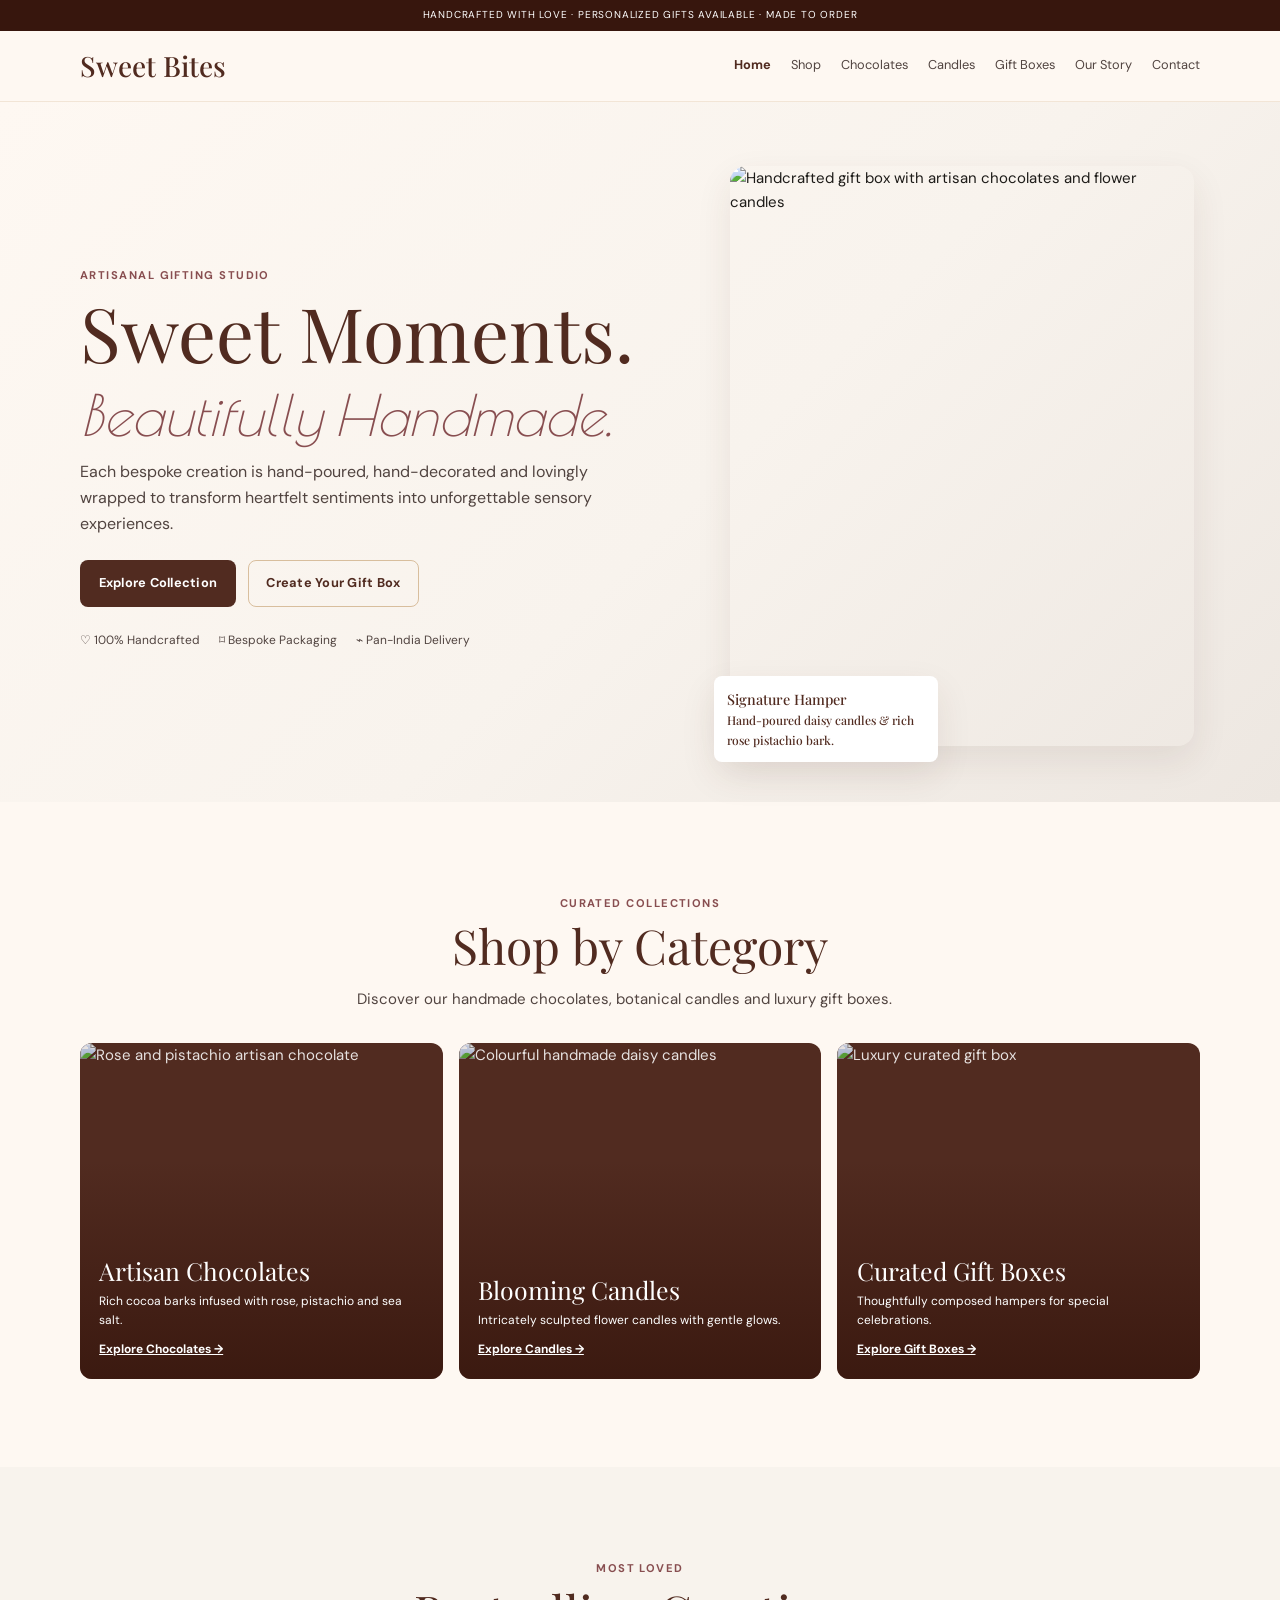
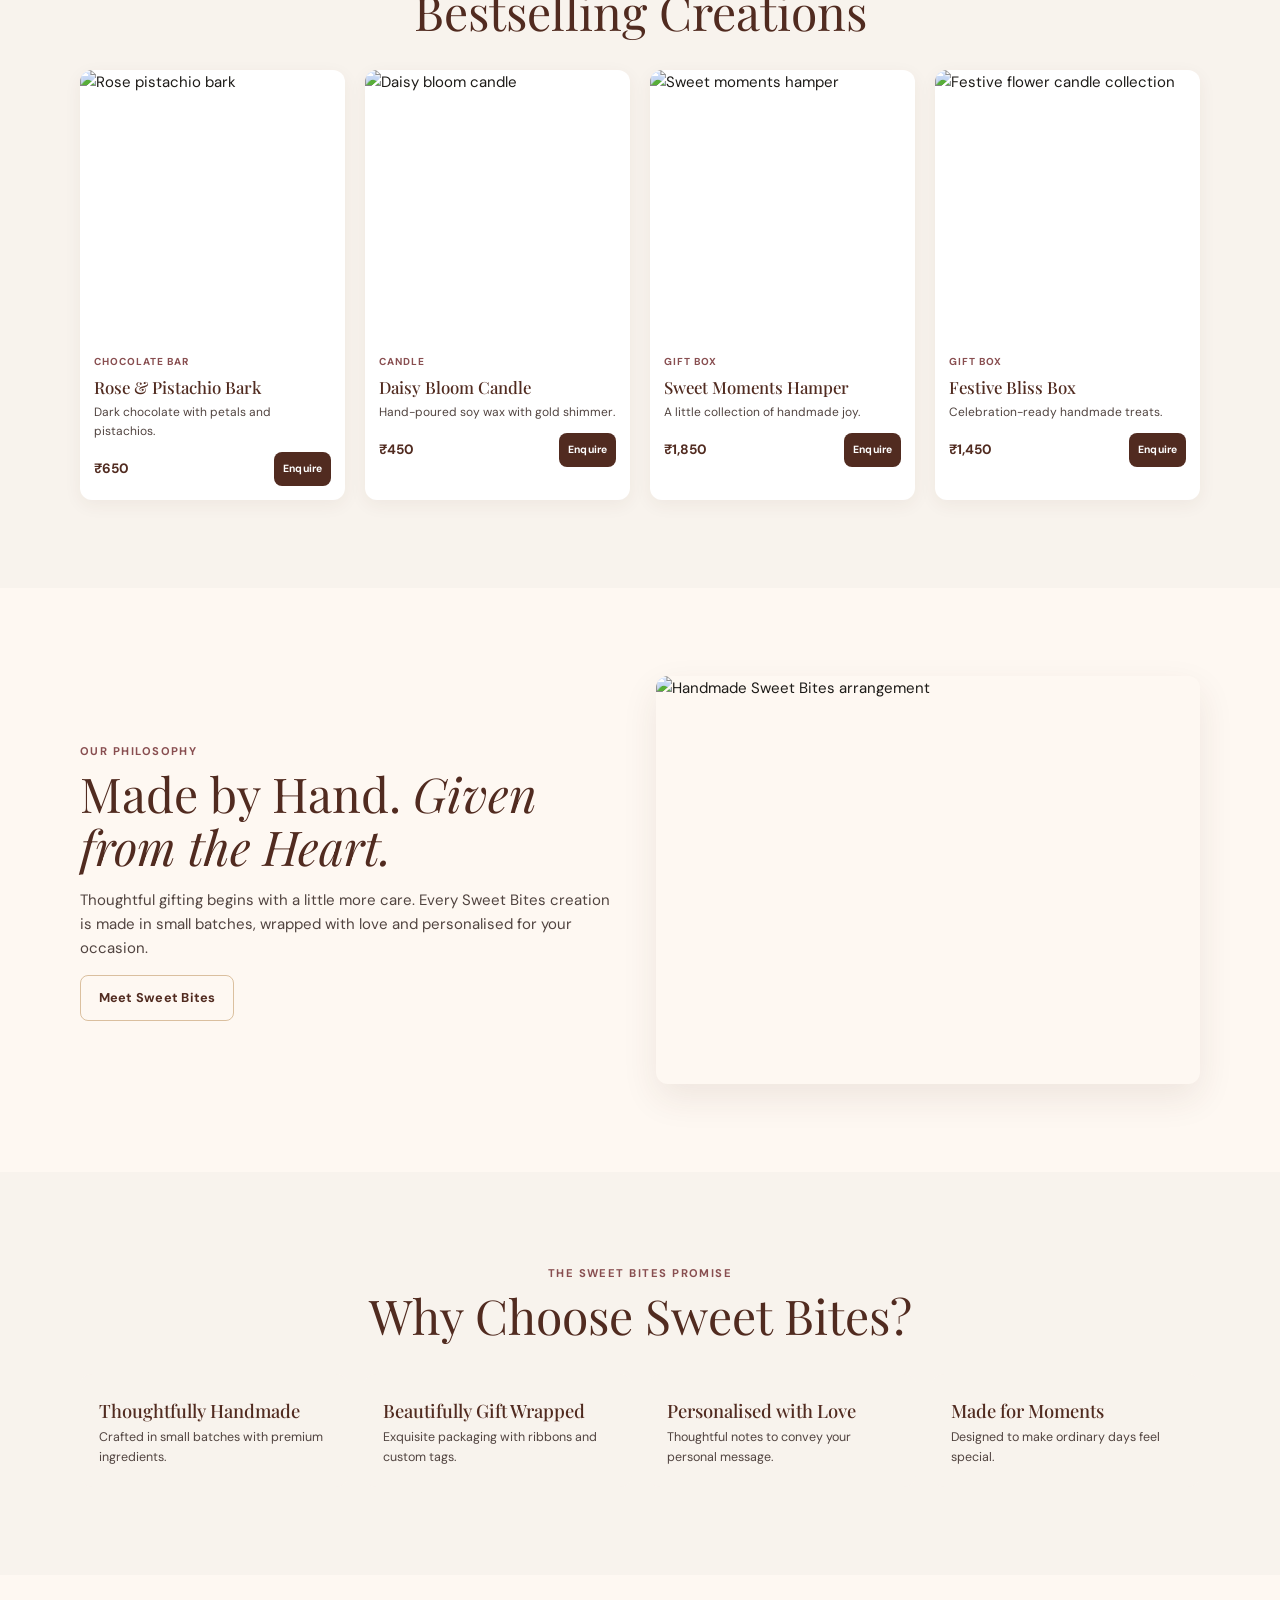
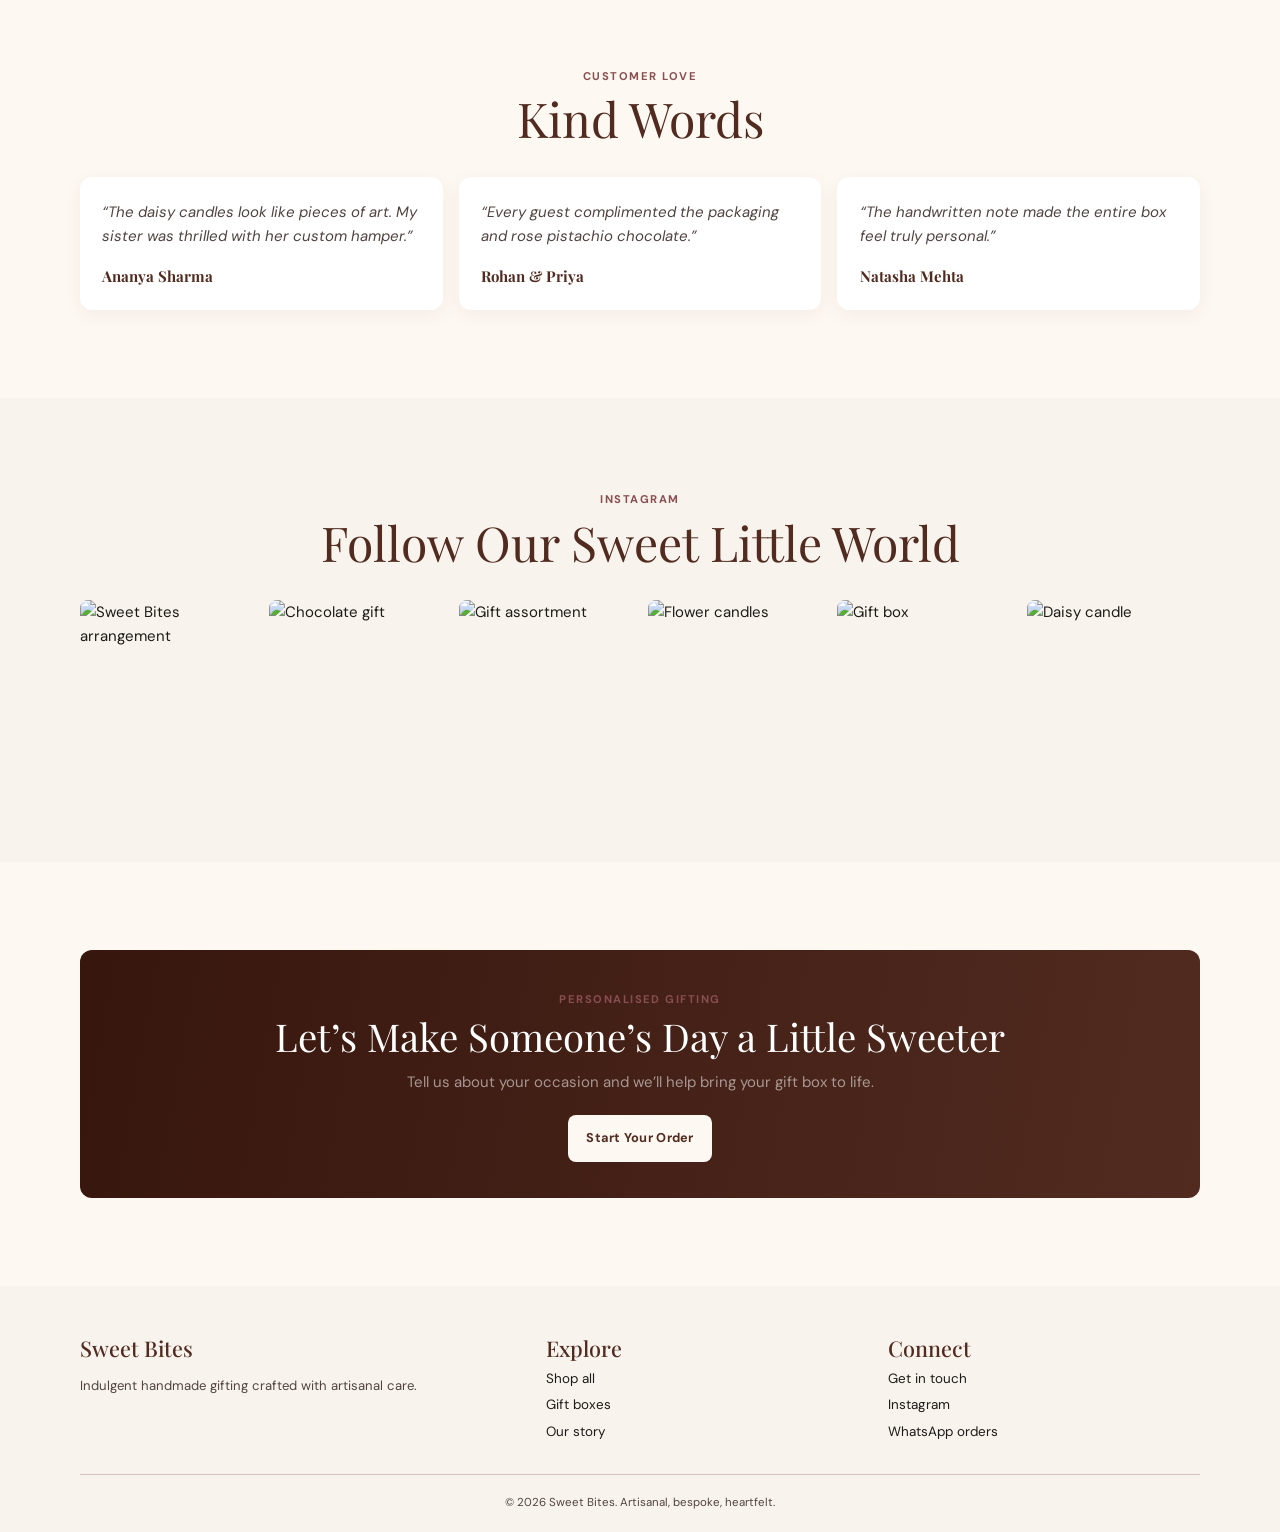
==== public/index.html @ 74eceb06 "Initial Sweet Bites static site" ====
<!doctype html><html lang="en"><head><meta charset="utf-8"><meta name="viewport" content="width=device-width,initial-scale=1"><meta name="description" content="Sweet Bites creates handmade chocolates, flower candles and bespoke gift boxes."><title>Sweet Bites | Handmade Gifting</title><link rel="stylesheet" href="css/global.css"><link rel="stylesheet" href="css/home.css"></head><body><a class="skip" href="#main">Skip to content</a><div class="topbar">Handcrafted with love · Personalized gifts available · Made to order</div><header class="site-header"><nav class="nav" aria-label="Main navigation"><a class="brand" href="index.html">Sweet Bites</a><div class="nav-links"><a aria-current="page" href="#home">Home</a><a href="#shop">Shop</a><a href="#chocolates">Chocolates</a><a href="#candles">Candles</a><a href="#gift-boxes">Gift Boxes</a><a href="#our-story">Our Story</a><a href="#contact">Contact</a></div><details class="nav-mobile"><summary>Menu</summary><div class="mobile-links"><a aria-current="page" href="#home">Home</a><a href="#shop">Shop</a><a href="#chocolates">Chocolates</a><a href="#candles">Candles</a><a href="#gift-boxes">Gift Boxes</a><a href="#our-story">Our Story</a><a href="#contact">Contact</a></div></details></nav></header><main id="main"><section class="hero" id="home"><div class="wrap hero-grid"><div><span class="eyebrow">Artisanal gifting studio</span><h1>Sweet Moments.<br><em>Beautifully Handmade.</em></h1><p class="hero-copy">Each bespoke creation is hand-poured, hand-decorated and lovingly wrapped to transform heartfelt sentiments into unforgettable sensory experiences.</p><div class="hero-actions"><a class="btn" href="shop.html">Explore Collection</a><a class="btn btn--light" href="gift-boxes.html">Create Your Gift Box</a></div><div class="trust"><span>♡ 100% Handcrafted</span><span>⌑ Bespoke Packaging</span><span>⌁ Pan-India Delivery</span></div></div><div class="hero-image"><img src="https://lh3.googleusercontent.com/aida-public/[base64]" alt="Handcrafted gift box with artisan chocolates and flower candles"><div class="image-note">Signature Hamper<br><small>Hand-poured daisy candles & rich rose pistachio bark.</small></div></div></div></section><section class="section" id="shop"><div class="wrap"><div class="section-head"><span class="eyebrow">Curated collections</span><h2 class="title">Shop by Category</h2><p class="intro">Discover our handmade chocolates, botanical candles and luxury gift boxes.</p></div><div class="category-grid"><article class="category" id="chocolates"><img src="https://lh3.googleusercontent.com/aida-public/[base64]" alt="Rose and pistachio artisan chocolate"><div><h3>Artisan Chocolates</h3><p>Rich cocoa barks infused with rose, pistachio and sea salt.</p><a href="chocolates.html">Explore Chocolates →</a></div></article><article class="category" id="candles"><img src="https://lh3.googleusercontent.com/aida-public/[base64]" alt="Colourful handmade daisy candles"><div><h3>Blooming Candles</h3><p>Intricately sculpted flower candles with gentle glows.</p><a href="candles.html">Explore Candles →</a></div></article><article class="category" id="gift-boxes"><img src="https://lh3.googleusercontent.com/aida-public/[base64]" alt="Luxury curated gift box"><div><h3>Curated Gift Boxes</h3><p>Thoughtfully composed hampers for special celebrations.</p><a href="gift-boxes.html">Explore Gift Boxes →</a></div></article></div></div></section><section class="section section--soft"><div class="wrap"><div class="section-head"><span class="eyebrow">Most loved</span><h2 class="title">Bestselling Creations</h2></div><div class="product-grid"><article class="product card"><img src="https://lh3.googleusercontent.com/aida-public/[base64]" alt="Rose pistachio bark"><div class="product-body"><span class="tag">Chocolate bar</span><h3>Rose & Pistachio Bark</h3><p>Dark chocolate with petals and pistachios.</p><div class="card-action"><span class="price">₹650</span><a class="btn" href="contact.html">Enquire</a></div></div></article><article class="product card"><img src="https://lh3.googleusercontent.com/aida-public/[base64]" alt="Daisy bloom candle"><div class="product-body"><span class="tag">Candle</span><h3>Daisy Bloom Candle</h3><p>Hand-poured soy wax with gold shimmer.</p><div class="card-action"><span class="price">₹450</span><a class="btn" href="contact.html">Enquire</a></div></div></article><article class="product card"><img src="https://lh3.googleusercontent.com/aida-public/[base64]" alt="Sweet moments hamper"><div class="product-body"><span class="tag">Gift box</span><h3>Sweet Moments Hamper</h3><p>A little collection of handmade joy.</p><div class="card-action"><span class="price">₹1,850</span><a class="btn" href="contact.html">Enquire</a></div></div></article><article class="product card"><img src="https://lh3.googleusercontent.com/aida-public/[base64]" alt="Festive flower candle collection"><div class="product-body"><span class="tag">Gift box</span><h3>Festive Bliss Box</h3><p>Celebration-ready handmade treats.</p><div class="card-action"><span class="price">₹1,450</span><a class="btn" href="contact.html">Enquire</a></div></div></article></div></div></section><section class="section" id="our-story"><div class="wrap split"><div><span class="eyebrow">Our philosophy</span><h2 class="title">Made by Hand. <em>Given from the Heart.</em></h2><p class="intro">Thoughtful gifting begins with a little more care. Every Sweet Bites creation is made in small batches, wrapped with love and personalised for your occasion.</p><a class="btn btn--light" href="our-story.html">Meet Sweet Bites</a></div><img class="split-img" src="https://lh3.googleusercontent.com/aida-public/[base64]" alt="Handmade Sweet Bites arrangement"></div></section><section class="section section--soft"><div class="wrap"><div class="section-head"><span class="eyebrow">The Sweet Bites promise</span><h2 class="title">Why Choose Sweet Bites?</h2></div><div class="features"><div class="feature"><h3>Thoughtfully Handmade</h3><p>Crafted in small batches with premium ingredients.</p></div><div class="feature"><h3>Beautifully Gift Wrapped</h3><p>Exquisite packaging with ribbons and custom tags.</p></div><div class="feature"><h3>Personalised with Love</h3><p>Thoughtful notes to convey your personal message.</p></div><div class="feature"><h3>Made for Moments</h3><p>Designed to make ordinary days feel special.</p></div></div></div></section><section class="section"><div class="wrap"><div class="section-head"><span class="eyebrow">Customer love</span><h2 class="title">Kind Words</h2></div><div class="testimonial-grid"><div class="quote card"><p>“The daisy candles look like pieces of art. My sister was thrilled with her custom hamper.”</p><strong>Ananya Sharma</strong></div><div class="quote card"><p>“Every guest complimented the packaging and rose pistachio chocolate.”</p><strong>Rohan & Priya</strong></div><div class="quote card"><p>“The handwritten note made the entire box feel truly personal.”</p><strong>Natasha Mehta</strong></div></div></div></section><section class="section section--soft"><div class="wrap"><div class="section-head"><span class="eyebrow">Instagram</span><h2 class="title">Follow Our Sweet Little World</h2></div><div class="insta-grid"><img src="https://lh3.googleusercontent.com/aida-public/[base64]" alt="Sweet Bites arrangement"><img src="https://lh3.googleusercontent.com/aida-public/[base64]" alt="Chocolate gift"><img src="https://lh3.googleusercontent.com/aida-public/[base64]" alt="Gift assortment"><img src="https://lh3.googleusercontent.com/aida-public/[base64]" alt="Flower candles"><img src="https://lh3.googleusercontent.com/aida-public/[base64]" alt="Gift box"><img src="https://lh3.googleusercontent.com/aida-public/[base64]" alt="Daisy candle"></div></div></section><section class="section" id="contact"><div class="wrap"><div class="cta"><span class="eyebrow">Personalised gifting</span><h2 class="title">Let’s Make Someone’s Day a Little Sweeter</h2><p>Tell us about your occasion and we’ll help bring your gift box to life.</p><a class="btn" href="contact.html">Start Your Order</a></div></div></section></main><footer class="site-footer"><div class="wrap footer-grid"><div><h2 class="footer-title">Sweet Bites</h2><p class="footer-copy">Indulgent handmade gifting crafted with artisanal care.</p></div><div><h3 class="footer-title">Explore</h3><div class="footer-links"><a href="shop.html">Shop all</a><a href="gift-boxes.html">Gift boxes</a><a href="our-story.html">Our story</a></div></div><div><h3 class="footer-title">Connect</h3><div class="footer-links"><a href="contact.html">Get in touch</a><a href="contact.html">Instagram</a><a href="contact.html">WhatsApp orders</a></div></div></div><p class="wrap copyright">© 2026 Sweet Bites. Artisanal, bespoke, heartfelt.</p></footer><script src="js/navigation.js"></script></body></html>
---- public/css/global.css ----
@import url('https://fonts.googleapis.com/css2?family=DM+Sans:wght@400;500;600;700&family=Playfair+Display:ital,wght@0,400;0,500;0,600;1,400&family=Poiret+One&display=swap');
:root{--ivory:#fef8f2;--cream:#f8f3ed;--beige:#ede7e1;--blush:#f4d9d4;--cocoa:#512b20;--ink:#1d1b18;--muted:#514440;--rose:#884e50;--gold:#bd925b;--line:#d6c2bd;--shadow:0 14px 36px rgba(81,43,32,.09);--r:12px;--wrap:min(1120px,calc(100% - 2.5rem))}*{box-sizing:border-box}html{scroll-behavior:smooth}body{margin:0;background:var(--ivory);color:var(--ink);font:400 15px/1.6 'DM Sans',sans-serif;overflow-x:hidden}img{display:block;width:100%;max-width:100%;height:auto}a{color:inherit;text-decoration:none}button,input,textarea{font:inherit}button{cursor:pointer}.skip{position:absolute;left:-999px}.skip:focus{left:1rem;top:1rem;z-index:99;background:white;padding:.75rem}.wrap{width:var(--wrap);margin:auto}.eyebrow{color:var(--rose);font-size:.7rem;font-weight:700;letter-spacing:.13em;text-transform:uppercase}.title{font:400 clamp(2rem,5vw,3rem)/1.1 'Playfair Display',serif;color:var(--cocoa);margin:.35rem 0 .8rem}.intro{color:var(--muted);max-width:40rem}.section{padding:4.5rem 0}.section--soft{background:var(--cream)}.section-head{text-align:center;max-width:42rem;margin:0 auto 2rem}.btn{display:inline-flex;align-items:center;justify-content:center;min-height:2.9rem;padding:.65rem 1.1rem;border-radius:8px;border:1px solid transparent;background:var(--cocoa);color:white;font-size:.8rem;font-weight:700;letter-spacing:.02em;transition:.2s}.btn:hover{background:var(--rose);transform:translateY(-1px)}.btn--light{background:transparent;color:var(--cocoa);border-color:color-mix(in srgb,var(--gold) 55%,transparent)}.btn--light:hover{background:var(--blush);color:var(--cocoa)}.topbar{background:#37160d;color:#fff;text-align:center;text-transform:uppercase;font-size:.63rem;letter-spacing:.08em;padding:.45rem}.site-header{position:sticky;top:0;z-index:10;background:rgb(254 248 242/.94);backdrop-filter:blur(12px);border-bottom:1px solid rgb(189 146 91/.18)}.nav{width:var(--wrap);min-height:4.4rem;margin:auto;display:flex;align-items:center;justify-content:space-between;gap:1rem}.brand{font:500 clamp(1.35rem,4vw,1.75rem)/1 'Playfair Display',serif;color:var(--cocoa);white-space:nowrap}.nav-links{display:none;align-items:center;gap:1.25rem;font-size:.8rem;color:var(--muted)}.nav-links a[aria-current=page],.nav-links a:hover{color:var(--cocoa);font-weight:700}.nav-mobile{position:relative}.nav-mobile summary{list-style:none;width:2.75rem;height:2.75rem;display:grid;place-items:center;border:1px solid var(--line);border-radius:50%;font-size:0}.nav-mobile summary:after{content:'☰';font-size:1.25rem;color:var(--cocoa)}.nav-mobile[open] summary:after{content:'×';font-size:1.7rem}.nav-mobile summary::-webkit-details-marker{display:none}.mobile-links{position:absolute;right:0;top:3.25rem;width:min(18rem,calc(100vw - 2.5rem));padding:1rem;background:white;border:1px solid var(--line);border-radius:var(--r);box-shadow:var(--shadow);display:grid;gap:.3rem}.mobile-links a{padding:.55rem .7rem;border-radius:6px}.mobile-links a:hover,.mobile-links a[aria-current=page]{background:var(--blush);color:var(--cocoa)}.site-footer{background:var(--cream);padding:3rem 0 1.2rem}.footer-grid{display:grid;gap:1.8rem}.footer-title{font:500 1.35rem 'Playfair Display',serif;color:var(--cocoa);margin:0 0 .4rem}.footer-copy{color:var(--muted);font-size:.82rem}.footer-links{display:grid;gap:.3rem;font-size:.84rem}.copyright{margin-top:2rem;padding-top:1.2rem;border-top:1px solid var(--line);color:var(--muted);font-size:.72rem;text-align:center}.page-hero{padding:4.5rem 0 3.5rem;background:linear-gradient(135deg,var(--ivory),var(--beige));text-align:center}.page-hero .intro{margin:auto}.card{background:white;border-radius:var(--r);box-shadow:0 5px 18px rgba(81,43,32,.06)}.product-grid{display:grid;grid-template-columns:repeat(2,minmax(0,1fr));gap:1rem}.product{overflow:hidden}.product img{aspect-ratio:1;object-fit:cover}.product-body{padding:.85rem}.tag{color:var(--rose);font-size:.63rem;text-transform:uppercase;font-weight:700;letter-spacing:.1em}.product h3{font:500 1.05rem/1.25 'Playfair Display',serif;color:var(--cocoa);margin:.3rem 0}.product p{font-size:.75rem;color:var(--muted);margin:.3rem 0 .7rem}.price{color:var(--cocoa);font-weight:700;font-size:.85rem}.card-action{display:flex;justify-content:space-between;align-items:center;gap:.5rem}.card-action .btn{min-height:2.1rem;padding:.35rem .5rem;font-size:.65rem}.quote{padding:1.4rem}.quote p{margin:0;color:var(--muted);font-style:italic}.quote strong{display:block;color:var(--cocoa);font-family:'Playfair Display',serif;margin-top:1rem}.cta{padding:2.25rem 1.2rem;background:linear-gradient(100deg,#37160d,var(--cocoa));border-radius:var(--r);color:#fff;text-align:center}.cta .title{color:#fff;font-size:clamp(1.7rem,4vw,2.4rem)}.cta p{max-width:35rem;margin:.5rem auto 1.3rem;color:#fff8}.cta .btn{background:var(--ivory);color:var(--cocoa)}.cta .btn:hover{background:var(--blush)}.contact-form{display:grid;gap:1rem}.field{display:grid;gap:.35rem;font-size:.82rem;font-weight:600;color:var(--cocoa)}.field input,.field textarea{width:100%;border:1px solid var(--line);border-radius:8px;background:white;padding:.7rem;resize:vertical}.field input:focus,.field textarea:focus{outline:2px solid rgb(136 78 80/.25);border-color:var(--rose)}
@media(min-width:600px){:root{--wrap:min(1120px,calc(100% - 4rem))}.footer-grid{grid-template-columns:1.4fr 1fr 1fr}.product-grid{grid-template-columns:repeat(3,minmax(0,1fr));gap:1.25rem}.section{padding:5.5rem 0}}
@media(min-width:900px){:root{--wrap:min(1120px,calc(100% - 8rem))}.nav-links{display:flex}.nav-mobile{display:none}.product-grid{grid-template-columns:repeat(4,minmax(0,1fr))}}
section[id],article[id]{scroll-margin-top:5.5rem}
---- public/css/home.css ----
.hero{padding:4rem 0 3.5rem;background:linear-gradient(135deg,var(--ivory),var(--cream) 55%,var(--beige))}.hero-grid{display:grid;gap:2rem;align-items:center}.hero h1{font:400 clamp(2.75rem,8vw,4.7rem)/.98 'Playfair Display',serif;color:var(--cocoa);margin:.6rem 0 1rem}.hero h1 em{font-family:'Poiret One',cursive;color:var(--rose);font-size:.75em}.hero-copy{font-size:1rem;max-width:35rem;color:var(--muted)}.hero-actions{display:flex;flex-wrap:wrap;gap:.75rem;margin:1.5rem 0}.trust{display:flex;flex-wrap:wrap;gap:.7rem 1.2rem;color:var(--muted);font-size:.75rem}.hero-image{position:relative;margin:auto;max-width:29rem}.hero-image>img{aspect-ratio:4/5;object-fit:cover;border-radius:16px;box-shadow:var(--shadow)}.image-note{display:none;position:absolute;left:-1rem;bottom:-1rem;max-width:14rem;padding:.8rem;background:white;border-radius:8px;box-shadow:var(--shadow);font:500 .9rem 'Playfair Display',serif;color:var(--cocoa)}.category-grid{display:grid;gap:1rem}.category{position:relative;min-height:21rem;overflow:hidden;border-radius:var(--r);display:flex;align-items:end;padding:1.2rem;color:white;background:var(--cocoa)}.category img{position:absolute;inset:0;width:100%;height:100%;object-fit:cover;opacity:.86;transition:.3s}.category:after{content:'';position:absolute;inset:0;background:linear-gradient(transparent 35%,rgb(55 22 13/.84))}.category>*{position:relative;z-index:1}.category h3{font:400 1.55rem 'Playfair Display',serif;margin:0}.category p{font-size:.75rem;margin:.35rem 0}.category a{text-decoration:underline;font-size:.75rem;font-weight:700}.split{display:grid;gap:2rem;align-items:center}.split-img{aspect-ratio:4/3;object-fit:cover;border-radius:var(--r);box-shadow:var(--shadow)}.features,.occasion-grid,.testimonial-grid,.insta-grid{display:grid;gap:1rem}.feature,.occasion{padding:1.2rem;background:var(--cream);border-radius:var(--r)}.feature h3,.occasion h3{font:500 1.15rem 'Playfair Display',serif;color:var(--cocoa);margin:.3rem 0}.feature p,.occasion p{font-size:.78rem;color:var(--muted);margin:0}.insta-grid{grid-template-columns:repeat(3,1fr)}.insta-grid img{aspect-ratio:1;object-fit:cover;border-radius:8px}@media(min-width:600px){.category-grid,.features,.occasion-grid,.testimonial-grid{grid-template-columns:repeat(2,1fr)}.insta-grid{grid-template-columns:repeat(6,1fr)}}@media(min-width:900px){.hero-grid{grid-template-columns:1.1fr .9fr;gap:4rem}.image-note{display:block}.category-grid{grid-template-columns:repeat(3,1fr)}.split{grid-template-columns:1fr 1fr}.features{grid-template-columns:repeat(4,1fr)}.occasion-grid{grid-template-columns:repeat(3,1fr)}.testimonial-grid{grid-template-columns:repeat(3,1fr)}}
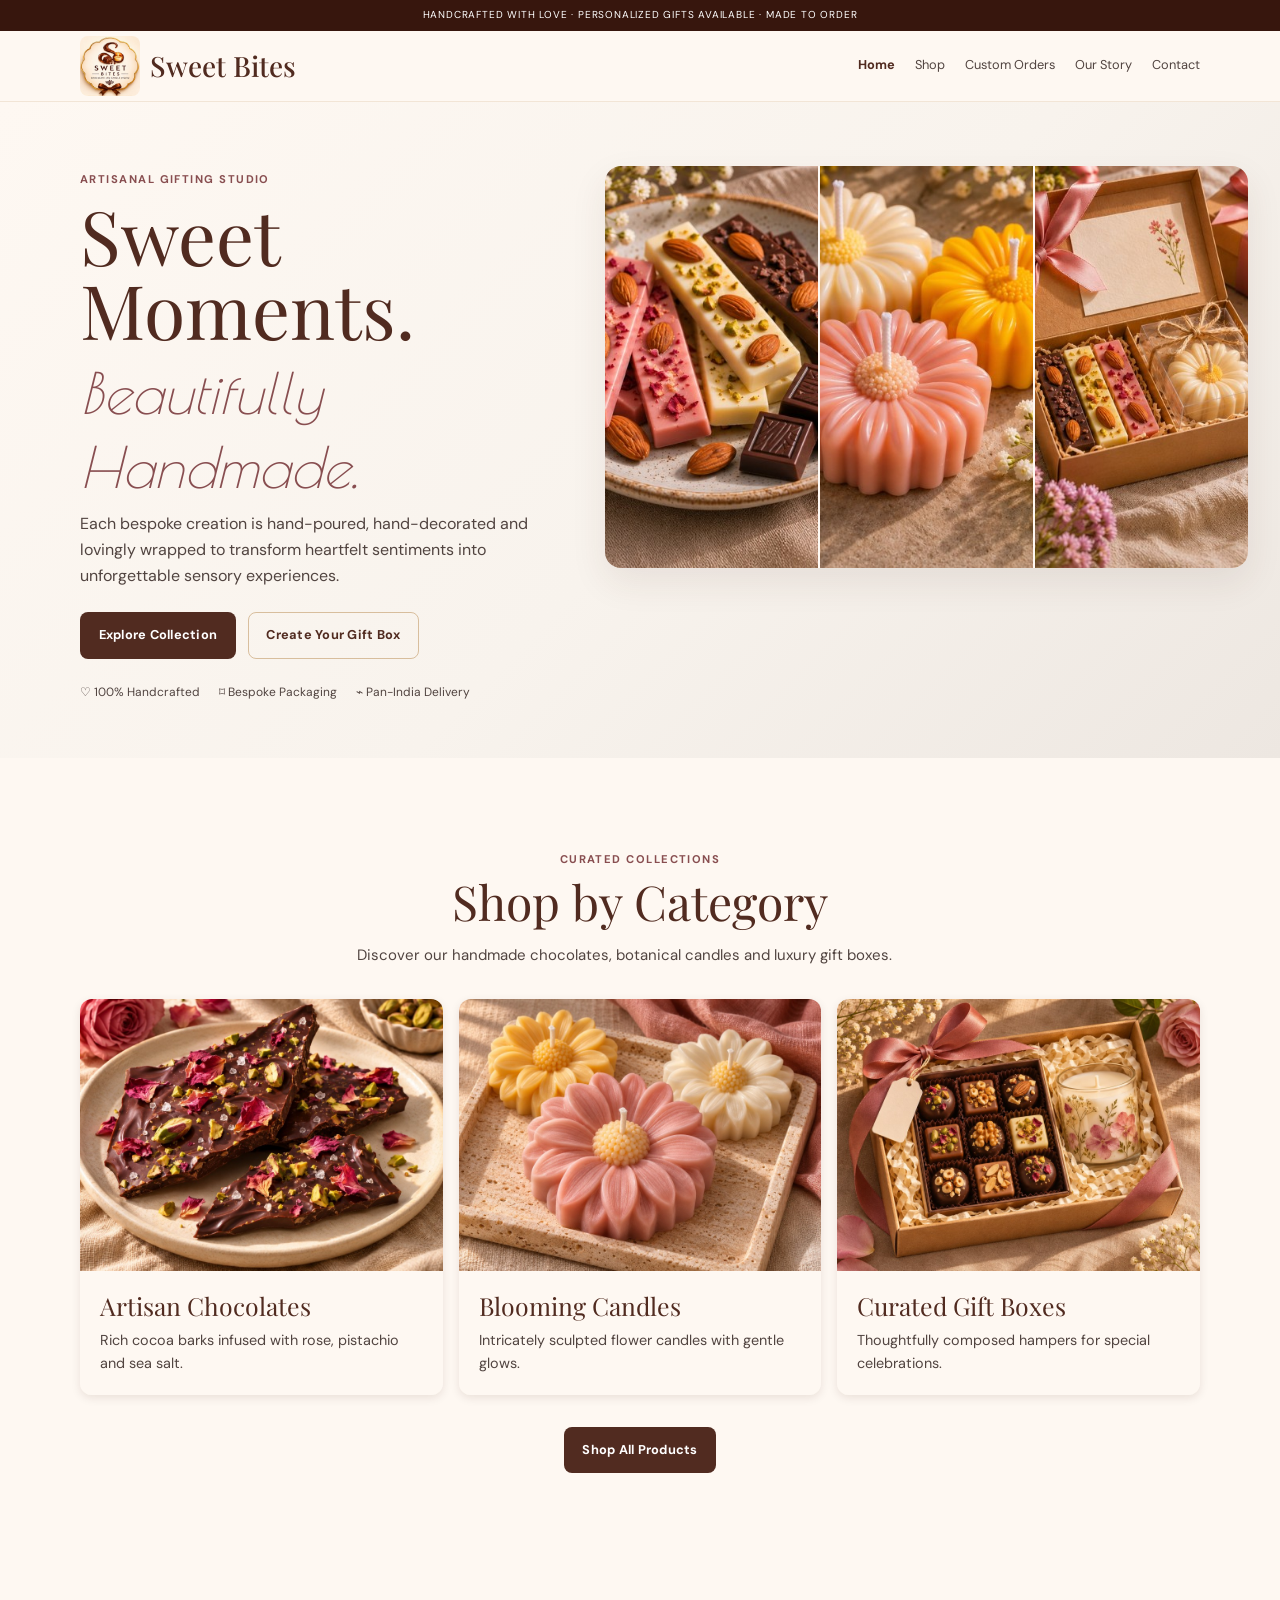
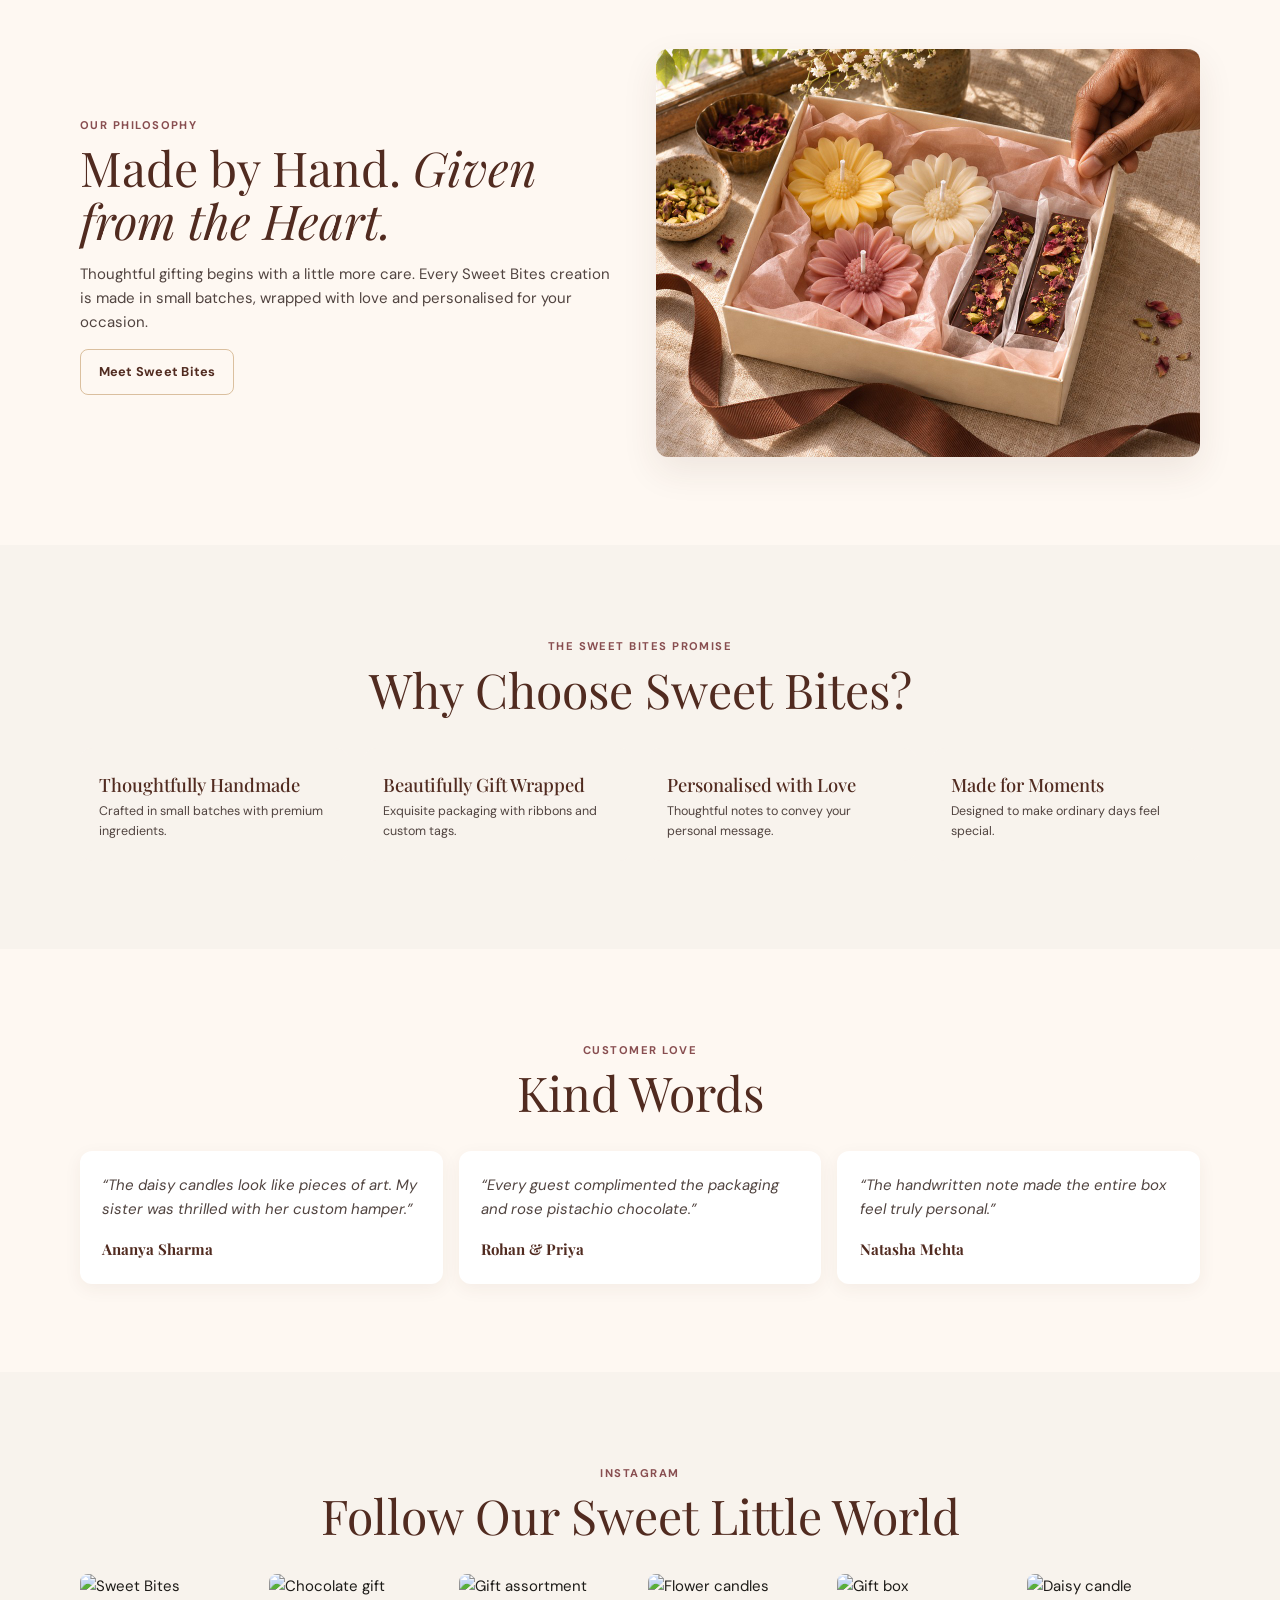
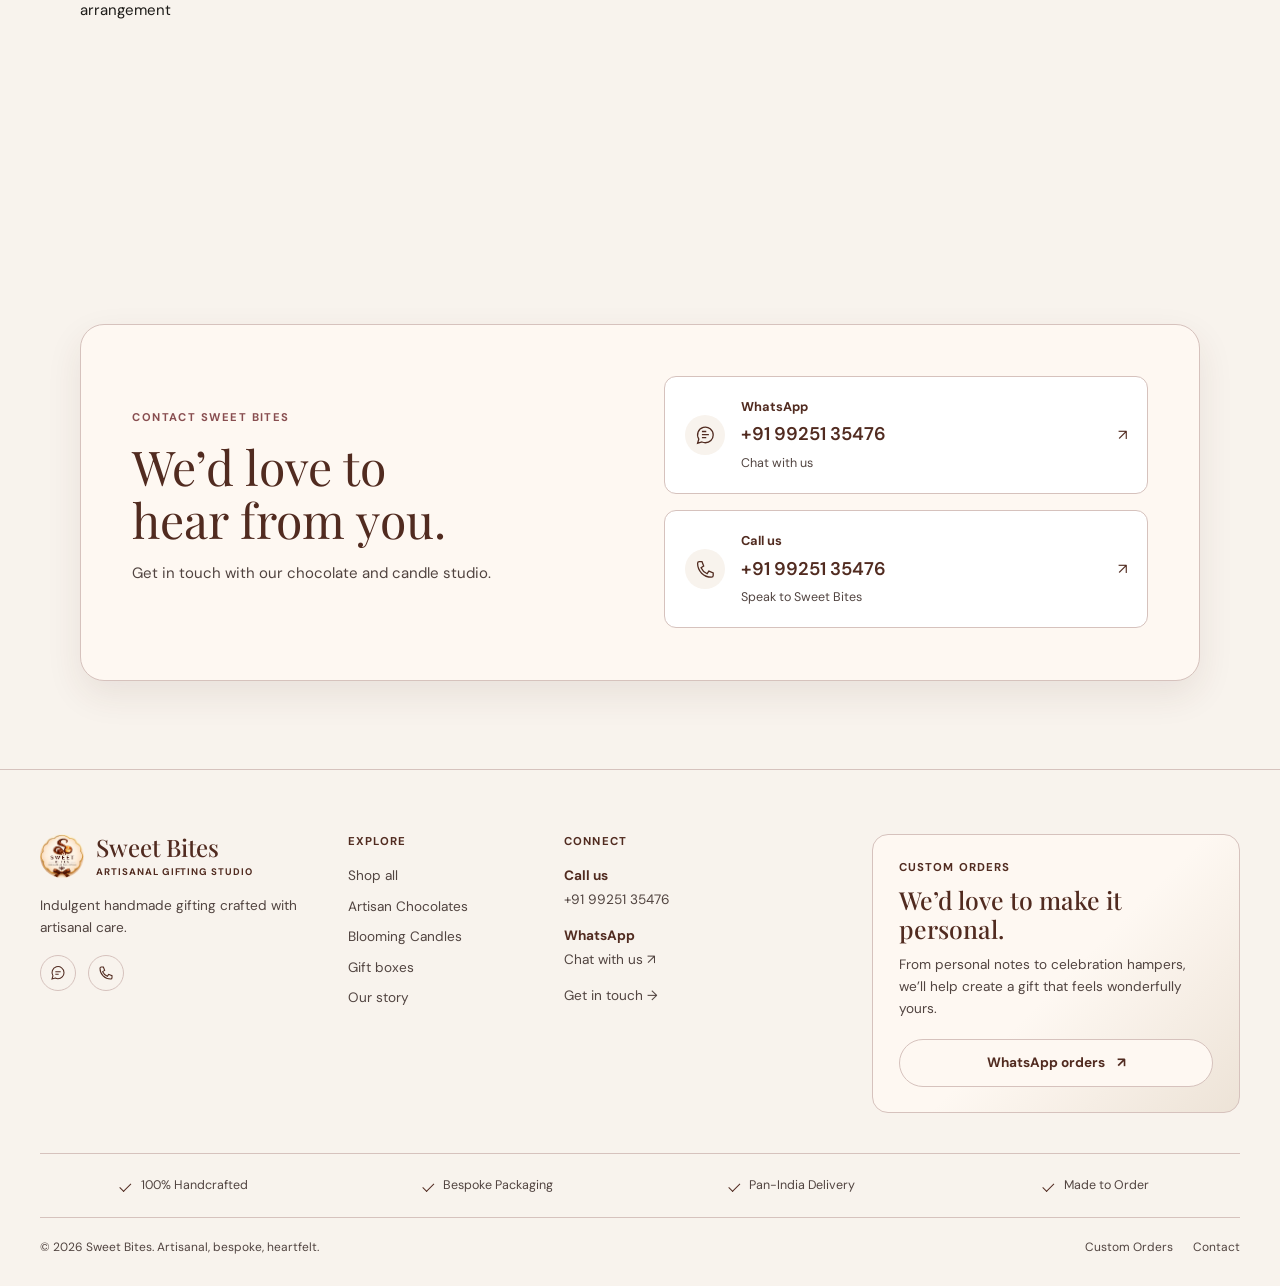
==== commit f64e0ba3: "Publish Sweet Bites catalogue, custom gifting and WhatsApp cart" ====
--- a/public/index.html
+++ b/public/index.html
@@ -1 +1,399 @@
-<!doctype html><html lang="en"><head><meta charset="utf-8"><meta name="viewport" content="width=device-width,initial-scale=1"><meta name="description" content="Sweet Bites creates handmade chocolates, flower candles and bespoke gift boxes."><title>Sweet Bites | Handmade Gifting</title><link rel="stylesheet" href="css/global.css"><link rel="stylesheet" href="css/home.css"></head><body><a class="skip" href="#main">Skip to content</a><div class="topbar">Handcrafted with love · Personalized gifts available · Made to order</div><header class="site-header"><nav class="nav" aria-label="Main navigation"><a class="brand" href="index.html">Sweet Bites</a><div class="nav-links"><a aria-current="page" href="#home">Home</a><a href="#shop">Shop</a><a href="#chocolates">Chocolates</a><a href="#candles">Candles</a><a href="#gift-boxes">Gift Boxes</a><a href="#our-story">Our Story</a><a href="#contact">Contact</a></div><details class="nav-mobile"><summary>Menu</summary><div class="mobile-links"><a aria-current="page" href="#home">Home</a><a href="#shop">Shop</a><a href="#chocolates">Chocolates</a><a href="#candles">Candles</a><a href="#gift-boxes">Gift Boxes</a><a href="#our-story">Our Story</a><a href="#contact">Contact</a></div></details></nav></header><main id="main"><section class="hero" id="home"><div class="wrap hero-grid"><div><span class="eyebrow">Artisanal gifting studio</span><h1>Sweet Moments.<br><em>Beautifully Handmade.</em></h1><p class="hero-copy">Each bespoke creation is hand-poured, hand-decorated and lovingly wrapped to transform heartfelt sentiments into unforgettable sensory experiences.</p><div class="hero-actions"><a class="btn" href="shop.html">Explore Collection</a><a class="btn btn--light" href="gift-boxes.html">Create Your Gift Box</a></div><div class="trust"><span>♡ 100% Handcrafted</span><span>⌑ Bespoke Packaging</span><span>⌁ Pan-India Delivery</span></div></div><div class="hero-image"><img src="https://lh3.googleusercontent.com/aida-public/[base64]" alt="Handcrafted gift box with artisan chocolates and flower candles"><div class="image-note">Signature Hamper<br><small>Hand-poured daisy candles & rich rose pistachio bark.</small></div></div></div></section><section class="section" id="shop"><div class="wrap"><div class="section-head"><span class="eyebrow">Curated collections</span><h2 class="title">Shop by Category</h2><p class="intro">Discover our handmade chocolates, botanical candles and luxury gift boxes.</p></div><div class="category-grid"><article class="category" id="chocolates"><img src="https://lh3.googleusercontent.com/aida-public/[base64]" alt="Rose and pistachio artisan chocolate"><div><h3>Artisan Chocolates</h3><p>Rich cocoa barks infused with rose, pistachio and sea salt.</p><a href="chocolates.html">Explore Chocolates →</a></div></article><article class="category" id="candles"><img src="https://lh3.googleusercontent.com/aida-public/[base64]" alt="Colourful handmade daisy candles"><div><h3>Blooming Candles</h3><p>Intricately sculpted flower candles with gentle glows.</p><a href="candles.html">Explore Candles →</a></div></article><article class="category" id="gift-boxes"><img src="https://lh3.googleusercontent.com/aida-public/[base64]" alt="Luxury curated gift box"><div><h3>Curated Gift Boxes</h3><p>Thoughtfully composed hampers for special celebrations.</p><a href="gift-boxes.html">Explore Gift Boxes →</a></div></article></div></div></section><section class="section section--soft"><div class="wrap"><div class="section-head"><span class="eyebrow">Most loved</span><h2 class="title">Bestselling Creations</h2></div><div class="product-grid"><article class="product card"><img src="https://lh3.googleusercontent.com/aida-public/[base64]" alt="Rose pistachio bark"><div class="product-body"><span class="tag">Chocolate bar</span><h3>Rose & Pistachio Bark</h3><p>Dark chocolate with petals and pistachios.</p><div class="card-action"><span class="price">₹650</span><a class="btn" href="contact.html">Enquire</a></div></div></article><article class="product card"><img src="https://lh3.googleusercontent.com/aida-public/[base64]" alt="Daisy bloom candle"><div class="product-body"><span class="tag">Candle</span><h3>Daisy Bloom Candle</h3><p>Hand-poured soy wax with gold shimmer.</p><div class="card-action"><span class="price">₹450</span><a class="btn" href="contact.html">Enquire</a></div></div></article><article class="product card"><img src="https://lh3.googleusercontent.com/aida-public/[base64]" alt="Sweet moments hamper"><div class="product-body"><span class="tag">Gift box</span><h3>Sweet Moments Hamper</h3><p>A little collection of handmade joy.</p><div class="card-action"><span class="price">₹1,850</span><a class="btn" href="contact.html">Enquire</a></div></div></article><article class="product card"><img src="https://lh3.googleusercontent.com/aida-public/[base64]" alt="Festive flower candle collection"><div class="product-body"><span class="tag">Gift box</span><h3>Festive Bliss Box</h3><p>Celebration-ready handmade treats.</p><div class="card-action"><span class="price">₹1,450</span><a class="btn" href="contact.html">Enquire</a></div></div></article></div></div></section><section class="section" id="our-story"><div class="wrap split"><div><span class="eyebrow">Our philosophy</span><h2 class="title">Made by Hand. <em>Given from the Heart.</em></h2><p class="intro">Thoughtful gifting begins with a little more care. Every Sweet Bites creation is made in small batches, wrapped with love and personalised for your occasion.</p><a class="btn btn--light" href="our-story.html">Meet Sweet Bites</a></div><img class="split-img" src="https://lh3.googleusercontent.com/aida-public/[base64]" alt="Handmade Sweet Bites arrangement"></div></section><section class="section section--soft"><div class="wrap"><div class="section-head"><span class="eyebrow">The Sweet Bites promise</span><h2 class="title">Why Choose Sweet Bites?</h2></div><div class="features"><div class="feature"><h3>Thoughtfully Handmade</h3><p>Crafted in small batches with premium ingredients.</p></div><div class="feature"><h3>Beautifully Gift Wrapped</h3><p>Exquisite packaging with ribbons and custom tags.</p></div><div class="feature"><h3>Personalised with Love</h3><p>Thoughtful notes to convey your personal message.</p></div><div class="feature"><h3>Made for Moments</h3><p>Designed to make ordinary days feel special.</p></div></div></div></section><section class="section"><div class="wrap"><div class="section-head"><span class="eyebrow">Customer love</span><h2 class="title">Kind Words</h2></div><div class="testimonial-grid"><div class="quote card"><p>“The daisy candles look like pieces of art. My sister was thrilled with her custom hamper.”</p><strong>Ananya Sharma</strong></div><div class="quote card"><p>“Every guest complimented the packaging and rose pistachio chocolate.”</p><strong>Rohan & Priya</strong></div><div class="quote card"><p>“The handwritten note made the entire box feel truly personal.”</p><strong>Natasha Mehta</strong></div></div></div></section><section class="section section--soft"><div class="wrap"><div class="section-head"><span class="eyebrow">Instagram</span><h2 class="title">Follow Our Sweet Little World</h2></div><div class="insta-grid"><img src="https://lh3.googleusercontent.com/aida-public/[base64]" alt="Sweet Bites arrangement"><img src="https://lh3.googleusercontent.com/aida-public/[base64]" alt="Chocolate gift"><img src="https://lh3.googleusercontent.com/aida-public/[base64]" alt="Gift assortment"><img src="https://lh3.googleusercontent.com/aida-public/[base64]" alt="Flower candles"><img src="https://lh3.googleusercontent.com/aida-public/[base64]" alt="Gift box"><img src="https://lh3.googleusercontent.com/aida-public/[base64]" alt="Daisy candle"></div></div></section><section class="section" id="contact"><div class="wrap"><div class="cta"><span class="eyebrow">Personalised gifting</span><h2 class="title">Let’s Make Someone’s Day a Little Sweeter</h2><p>Tell us about your occasion and we’ll help bring your gift box to life.</p><a class="btn" href="contact.html">Start Your Order</a></div></div></section></main><footer class="site-footer"><div class="wrap footer-grid"><div><h2 class="footer-title">Sweet Bites</h2><p class="footer-copy">Indulgent handmade gifting crafted with artisanal care.</p></div><div><h3 class="footer-title">Explore</h3><div class="footer-links"><a href="shop.html">Shop all</a><a href="gift-boxes.html">Gift boxes</a><a href="our-story.html">Our story</a></div></div><div><h3 class="footer-title">Connect</h3><div class="footer-links"><a href="contact.html">Get in touch</a><a href="contact.html">Instagram</a><a href="contact.html">WhatsApp orders</a></div></div></div><p class="wrap copyright">© 2026 Sweet Bites. Artisanal, bespoke, heartfelt.</p></footer><script src="js/navigation.js"></script></body></html>
+<!doctype html>
+<html lang="en">
+  <head>
+    <meta charset="utf-8" />
+    <meta name="viewport" content="width=device-width,initial-scale=1" />
+    <meta
+      name="description"
+      content="Sweet Bites creates handmade chocolates, flower candles and bespoke gift boxes."
+    />
+    <title>Sweet Bites | Handmade Gifting</title>
+    <link rel="stylesheet" href="css/global.css" />
+    <link rel="stylesheet" href="css/cart.css" />
+    <link rel="stylesheet" href="css/home.css" />
+    <link rel="stylesheet" href="css/contact.css" />
+  </head>
+  <body>
+    <a class="skip" href="#main">Skip to content</a>
+    <div class="topbar">
+      Handcrafted with love · Personalized gifts available · Made to order
+    </div>
+    <header class="site-header">
+      <nav class="nav" aria-label="Main navigation">
+        <a class="brand" href="index.html" aria-label="Sweet Bites home">
+          <img src="assets/images/sweet-bites-logo.jpg" width="60" height="60" alt="" />
+          Sweet Bites
+        </a>
+        <div class="nav-links">
+          <a aria-current="page" href="#home">Home</a><a href="#shop">Shop</a
+          ><a href="custom-orders.html">Custom Orders</a><a href="#our-story">Our Story</a
+          ><a href="#contact">Contact</a>
+        </div>
+        <details class="nav-mobile">
+          <summary>Menu</summary>
+          <div class="mobile-links">
+            <a aria-current="page" href="#home">Home</a><a href="#shop">Shop</a
+            ><a href="custom-orders.html">Custom Orders</a><a href="#our-story">Our Story</a><a href="#contact">Contact</a>
+          </div>
+        </details>
+      </nav>
+    </header>
+    <main id="main">
+      <section class="hero" id="home">
+        <div class="wrap hero-grid">
+          <div>
+            <span class="eyebrow">Artisanal gifting studio</span>
+            <h1>Sweet Moments.<br /><em>Beautifully Handmade.</em></h1>
+            <p class="hero-copy">
+              Each bespoke creation is hand-poured, hand-decorated and lovingly
+              wrapped to transform heartfelt sentiments into unforgettable
+              sensory experiences.
+            </p>
+            <div class="hero-actions">
+              <a class="btn" href="shop.html">Explore Collection</a
+              ><a class="btn btn--light" href="gift-boxes.html"
+                >Create Your Gift Box</a
+              >
+            </div>
+            <div class="trust">
+              <span>♡ 100% Handcrafted</span><span>⌑ Bespoke Packaging</span
+              ><span>⌁ Pan-India Delivery</span>
+            </div>
+          </div>
+          <div class="hero-image" role="img" aria-label="Handmade chocolates, flower candles, and a custom gift box">
+            <span><img src="assets/images/home-services.jpg" alt="" /></span>
+            <span><img src="assets/images/home-services.jpg" alt="" /></span>
+            <span><img src="assets/images/home-services.jpg" alt="" /></span>
+          </div>
+        </div>
+      </section>
+      <section class="section" id="shop">
+        <div class="wrap">
+          <div class="section-head">
+            <span class="eyebrow">Curated collections</span>
+            <h2 class="title">Shop by Category</h2>
+            <p class="intro">
+              Discover our handmade chocolates, botanical candles and luxury
+              gift boxes.
+            </p>
+          </div>
+          <div class="category-grid">
+            <a class="category" id="chocolates" href="chocolates.html" aria-labelledby="chocolates-title">
+              <img
+                src="assets/images/category-chocolates.jpg"
+                alt="Rose and pistachio artisan chocolate"
+              />
+              <div>
+                <h3 id="chocolates-title">Artisan Chocolates</h3>
+                <p>
+                  Rich cocoa barks infused with rose, pistachio and sea salt.
+                </p>
+              </div>
+            </a>
+            <a class="category" id="candles" href="candles.html" aria-labelledby="candles-title">
+              <img
+                src="assets/images/category-candles.jpg"
+                alt="Colourful handmade daisy candles"
+              />
+              <div>
+                <h3 id="candles-title">Blooming Candles</h3>
+                <p>Intricately sculpted flower candles with gentle glows.</p>
+              </div>
+            </a>
+            <a class="category" id="gift-boxes" href="gift-boxes.html" aria-labelledby="gift-boxes-title">
+              <img
+                src="assets/images/category-gift-boxes.jpg"
+                alt="Luxury curated gift box"
+              />
+              <div>
+                <h3 id="gift-boxes-title">Curated Gift Boxes</h3>
+                <p>Thoughtfully composed hampers for special celebrations.</p>
+              </div>
+            </a>
+          </div>
+          <div class="category-shop-action">
+            <a class="btn" id="open-catalogue" href="shop.html" aria-haspopup="dialog" aria-controls="catalogue">Shop All Products</a>
+          </div>
+          <dialog class="catalogue-dialog" id="catalogue" aria-labelledby="catalogue-title">
+            <header class="catalogue-header">
+              <h2 id="catalogue-title">Shop All Products</h2>
+              <form method="dialog"><button class="catalogue-close" aria-label="Close product catalogue">×</button></form>
+            </header>
+            <div class="catalogue-tabs" role="tablist" aria-label="Product categories">
+              <button type="button" role="tab" id="tab-chocolates" aria-controls="panel-chocolates" aria-selected="true" tabindex="0">Chocolates</button>
+              <button type="button" role="tab" id="tab-candles" aria-controls="panel-candles" aria-selected="false" tabindex="-1">Candles</button>
+              <button type="button" role="tab" id="tab-boxes" aria-controls="panel-boxes" aria-selected="false" tabindex="-1">Curated Boxes</button>
+            </div>
+            <div class="catalogue-content">
+              <section class="catalogue-panel" role="tabpanel" id="panel-chocolates" aria-labelledby="tab-chocolates" tabindex="0">
+                <div class="product-menu" data-product-menu="chocolates"></div>
+              </section>
+              <section class="catalogue-panel" role="tabpanel" id="panel-candles" aria-labelledby="tab-candles" tabindex="0" hidden>
+                <div class="product-menu" data-product-menu="candles"></div>
+              </section>
+              <section class="catalogue-panel" role="tabpanel" id="panel-boxes" aria-labelledby="tab-boxes" tabindex="0" hidden>
+                <div class="product-menu" data-product-menu="hampers"></div>
+                <a class="catalogue-custom" href="custom-orders.html">Plan a custom order →</a>
+              </section>
+            </div>
+          </dialog>
+        </div>
+      </section>
+      <section class="section section--soft" hidden>
+        <div class="wrap">
+          <div class="section-head">
+            <span class="eyebrow">Most loved</span>
+            <h2 class="title">Bestselling Creations</h2>
+          </div>
+          <div class="product-grid">
+            <article class="product card">
+              <img
+                src="https://lh3.googleusercontent.com/aida-public/[base64]"
+                alt="Rose pistachio bark"
+              />
+              <div class="product-body">
+                <span class="tag">Chocolate bar</span>
+                <h3>Rose & Pistachio Bark</h3>
+                <p>Dark chocolate with petals and pistachios.</p>
+                <div class="card-action">
+                  <span class="price">₹650</span
+                  ><a class="btn" href="#contact">Enquire</a>
+                </div>
+              </div>
+            </article>
+            <article class="product card">
+              <img
+                src="https://lh3.googleusercontent.com/aida-public/[base64]"
+                alt="Daisy bloom candle"
+              />
+              <div class="product-body">
+                <span class="tag">Candle</span>
+                <h3>Daisy Bloom Candle</h3>
+                <p>Hand-poured soy wax with gold shimmer.</p>
+                <div class="card-action">
+                  <span class="price">₹450</span
+                  ><a class="btn" href="#contact">Enquire</a>
+                </div>
+              </div>
+            </article>
+            <article class="product card">
+              <img
+                src="https://lh3.googleusercontent.com/aida-public/[base64]"
+                alt="Sweet moments hamper"
+              />
+              <div class="product-body">
+                <span class="tag">Gift box</span>
+                <h3>Sweet Moments Hamper</h3>
+                <p>A little collection of handmade joy.</p>
+                <div class="card-action">
+                  <span class="price">₹1,850</span
+                  ><a class="btn" href="#contact">Enquire</a>
+                </div>
+              </div>
+            </article>
+            <article class="product card">
+              <img
+                src="https://lh3.googleusercontent.com/aida-public/[base64]"
+                alt="Festive flower candle collection"
+              />
+              <div class="product-body">
+                <span class="tag">Gift box</span>
+                <h3>Festive Bliss Box</h3>
+                <p>Celebration-ready handmade treats.</p>
+                <div class="card-action">
+                  <span class="price">₹1,450</span
+                  ><a class="btn" href="#contact">Enquire</a>
+                </div>
+              </div>
+            </article>
+          </div>
+        </div>
+      </section>
+      <section class="section" id="our-story">
+        <div class="wrap split">
+          <div>
+            <span class="eyebrow">Our philosophy</span>
+            <h2 class="title">Made by Hand. <em>Given from the Heart.</em></h2>
+            <p class="intro">
+              Thoughtful gifting begins with a little more care. Every Sweet
+              Bites creation is made in small batches, wrapped with love and
+              personalised for your occasion.
+            </p>
+            <a class="btn btn--light" href="our-story.html">Meet Sweet Bites</a>
+          </div>
+          <img
+            class="split-img"
+            src="assets/images/hand-packed-gift-box.jpg"
+            width="1088" height="816" loading="lazy"
+            alt="A hand tucks tissue around daisy candles and chocolate bars in a gift box."
+          />
+        </div>
+      </section>
+      <section class="section section--soft">
+        <div class="wrap">
+          <div class="section-head">
+            <span class="eyebrow">The Sweet Bites promise</span>
+            <h2 class="title">Why Choose Sweet Bites?</h2>
+          </div>
+          <div class="features">
+            <div class="feature">
+              <h3>Thoughtfully Handmade</h3>
+              <p>Crafted in small batches with premium ingredients.</p>
+            </div>
+            <div class="feature">
+              <h3>Beautifully Gift Wrapped</h3>
+              <p>Exquisite packaging with ribbons and custom tags.</p>
+            </div>
+            <div class="feature">
+              <h3>Personalised with Love</h3>
+              <p>Thoughtful notes to convey your personal message.</p>
+            </div>
+            <div class="feature">
+              <h3>Made for Moments</h3>
+              <p>Designed to make ordinary days feel special.</p>
+            </div>
+          </div>
+        </div>
+      </section>
+      <section class="section">
+        <div class="wrap">
+          <div class="section-head">
+            <span class="eyebrow">Customer love</span>
+            <h2 class="title">Kind Words</h2>
+          </div>
+          <div class="testimonial-grid">
+            <div class="quote card">
+              <p>
+                “The daisy candles look like pieces of art. My sister was
+                thrilled with her custom hamper.”
+              </p>
+              <strong>Ananya Sharma</strong>
+            </div>
+            <div class="quote card">
+              <p>
+                “Every guest complimented the packaging and rose pistachio
+                chocolate.”
+              </p>
+              <strong>Rohan & Priya</strong>
+            </div>
+            <div class="quote card">
+              <p>
+                “The handwritten note made the entire box feel truly personal.”
+              </p>
+              <strong>Natasha Mehta</strong>
+            </div>
+          </div>
+        </div>
+      </section>
+      <section class="section section--soft">
+        <div class="wrap">
+          <div class="section-head">
+            <span class="eyebrow">Instagram</span>
+            <h2 class="title">Follow Our Sweet Little World</h2>
+          </div>
+          <div class="insta-grid">
+            <img
+              src="https://lh3.googleusercontent.com/aida-public/[base64]"
+              alt="Sweet Bites arrangement"
+            /><img
+              src="https://lh3.googleusercontent.com/aida-public/[base64]"
+              alt="Chocolate gift"
+            /><img
+              src="https://lh3.googleusercontent.com/aida-public/[base64]"
+              alt="Gift assortment"
+            /><img
+              src="https://lh3.googleusercontent.com/aida-public/[base64]"
+              alt="Flower candles"
+            /><img
+              src="https://lh3.googleusercontent.com/aida-public/[base64]"
+              alt="Gift box"
+            /><img
+              src="https://lh3.googleusercontent.com/aida-public/[base64]"
+              alt="Daisy candle"
+            />
+          </div>
+        </div>
+      </section>
+      <section class="section contact-section" id="contact" aria-label="Contact Sweet Bites">
+        <div class="wrap contact-panel">
+          <div class="contact-intro">
+            <span class="eyebrow">Contact Sweet Bites</span>
+            <h2 class="title">We’d love to hear from you.</h2>
+            <p>Get in touch with our chocolate and candle studio.</p>
+          </div>
+          <address class="contact-methods">
+            <a class="contact-method" href="https://wa.me/919925135476" target="_blank" rel="noopener noreferrer">
+              <span class="contact-icon" aria-hidden="true">
+                <svg viewBox="0 0 24 24" fill="none" stroke="currentColor" stroke-width="1.5"><path d="M21 11.5a9 9 0 0 1-9 9 10 10 0 0 1-4-.9L3 21l1.4-4.8A9 9 0 1 1 21 11.5Z"/><path d="M8 11h8M8 7.5h5M8 14.5h5"/></svg>
+              </span>
+              <span class="contact-method-copy"><strong>WhatsApp</strong><span>+91 99251 35476</span><small>Chat with us</small></span>
+              <span class="contact-arrow" aria-hidden="true">↗</span>
+            </a>
+            <a class="contact-method" href="tel:+919925135476">
+              <span class="contact-icon" aria-hidden="true">
+                <svg viewBox="0 0 24 24" fill="none" stroke="currentColor" stroke-width="1.5"><path d="m8 3 2 5-3 2a14 14 0 0 0 7 7l2-3 5 2v3a2 2 0 0 1-2 2C10 21 3 14 3 5a2 2 0 0 1 2-2Z"/></svg>
+              </span>
+              <span class="contact-method-copy"><strong>Call us</strong><span>+91 99251 35476</span><small>Speak to Sweet Bites</small></span>
+              <span class="contact-arrow" aria-hidden="true">↗</span>
+            </a>
+          </address>
+        </div>
+      </section>
+    </main>
+    <footer class="site-footer" id="footer">
+      <div class="wrap">
+        <div class="footer-grid">
+          <div>
+            <a class="footer-brand" href="index.html">
+              <img src="assets/images/sweet-bites-logo.jpg" width="44" height="44" alt="" />
+              <span>Sweet Bites<small>Artisanal Gifting Studio</small></span>
+            </a>
+            <p class="footer-copy">Indulgent handmade gifting crafted with artisanal care.</p>
+            <div class="footer-icons">
+              <a href="https://wa.me/919925135476" aria-label="Chat on WhatsApp">
+                <svg viewBox="0 0 24 24" aria-hidden="true"><path d="M21 11.5a9 9 0 0 1-9 9 10 10 0 0 1-4-.9L3 21l1.4-4.8A9 9 0 1 1 21 11.5Z"/><path d="M8 10h8m-8 4h5"/></svg>
+              </a>
+              <a href="tel:+919925135476" aria-label="Call Sweet Bites">
+                <svg viewBox="0 0 24 24" aria-hidden="true"><path d="m8 3 2 5-3 2a14 14 0 0 0 7 7l2-3 5 2v3a2 2 0 0 1-2 2C10 21 3 14 3 5a2 2 0 0 1 2-2Z"/></svg>
+              </a>
+            </div>
+          </div>
+          <nav class="footer-links" aria-label="Footer navigation">
+            <h2>Explore</h2>
+            <a href="shop.html">Shop all</a>
+            <a href="chocolates.html">Artisan Chocolates</a>
+            <a href="candles.html">Blooming Candles</a>
+            <a href="gift-boxes.html">Gift boxes</a>
+            <a href="our-story.html">Our story</a>
+          </nav>
+          <div class="footer-links">
+            <h2>Connect</h2>
+            <a class="footer-detail" href="tel:+919925135476"><strong>Call us</strong> +91 99251 35476</a>
+            <a class="footer-detail" href="https://wa.me/919925135476"><strong>WhatsApp</strong> Chat with us ↗</a>
+            <a href="#contact">Get in touch →</a>
+          </div>
+          <aside class="footer-enquiry" aria-label="Custom orders">
+            <small>Custom Orders</small>
+            <h2>We’d love to make it personal.</h2>
+            <p>From personal notes to celebration hampers, we’ll help create a gift that feels wonderfully yours.</p>
+            <a class="footer-order" href="https://wa.me/919925135476?text=Hi%20Sweet%20Bites%2C%20I%27d%20like%20to%20ask%20about%20a%20custom%20order.">WhatsApp orders <span aria-hidden="true">↗</span></a>
+          </aside>
+        </div>
+        <ul class="footer-promises" aria-label="Studio services">
+          <li>100% Handcrafted</li>
+          <li>Bespoke Packaging</li>
+          <li>Pan-India Delivery</li>
+          <li>Made to Order</li>
+        </ul>
+        <div class="footer-bottom">
+          <p>© 2026 Sweet Bites. Artisanal, bespoke, heartfelt.</p>
+          <div><a href="custom-orders.html">Custom Orders</a><a href="#contact">Contact</a></div>
+        </div>
+      </div>
+    </footer>
+    <script src="js/product-menu.js"></script>
+    <script src="js/cart.js"></script>
+    <script src="js/navigation.js"></script>
+    <script src="js/catalogue.js"></script>
+  </body>
+</html>
--- a/public/css/global.css
+++ b/public/css/global.css
@@ -1,5 +1,150 @@
 @import url('https://fonts.googleapis.com/css2?family=DM+Sans:wght@400;500;600;700&family=Playfair+Display:ital,wght@0,400;0,500;0,600;1,400&family=Poiret+One&display=swap');
-:root{--ivory:#fef8f2;--cream:#f8f3ed;--beige:#ede7e1;--blush:#f4d9d4;--cocoa:#512b20;--ink:#1d1b18;--muted:#514440;--rose:#884e50;--gold:#bd925b;--line:#d6c2bd;--shadow:0 14px 36px rgba(81,43,32,.09);--r:12px;--wrap:min(1120px,calc(100% - 2.5rem))}*{box-sizing:border-box}html{scroll-behavior:smooth}body{margin:0;background:var(--ivory);color:var(--ink);font:400 15px/1.6 'DM Sans',sans-serif;overflow-x:hidden}img{display:block;width:100%;max-width:100%;height:auto}a{color:inherit;text-decoration:none}button,input,textarea{font:inherit}button{cursor:pointer}.skip{position:absolute;left:-999px}.skip:focus{left:1rem;top:1rem;z-index:99;background:white;padding:.75rem}.wrap{width:var(--wrap);margin:auto}.eyebrow{color:var(--rose);font-size:.7rem;font-weight:700;letter-spacing:.13em;text-transform:uppercase}.title{font:400 clamp(2rem,5vw,3rem)/1.1 'Playfair Display',serif;color:var(--cocoa);margin:.35rem 0 .8rem}.intro{color:var(--muted);max-width:40rem}.section{padding:4.5rem 0}.section--soft{background:var(--cream)}.section-head{text-align:center;max-width:42rem;margin:0 auto 2rem}.btn{display:inline-flex;align-items:center;justify-content:center;min-height:2.9rem;padding:.65rem 1.1rem;border-radius:8px;border:1px solid transparent;background:var(--cocoa);color:white;font-size:.8rem;font-weight:700;letter-spacing:.02em;transition:.2s}.btn:hover{background:var(--rose);transform:translateY(-1px)}.btn--light{background:transparent;color:var(--cocoa);border-color:color-mix(in srgb,var(--gold) 55%,transparent)}.btn--light:hover{background:var(--blush);color:var(--cocoa)}.topbar{background:#37160d;color:#fff;text-align:center;text-transform:uppercase;font-size:.63rem;letter-spacing:.08em;padding:.45rem}.site-header{position:sticky;top:0;z-index:10;background:rgb(254 248 242/.94);backdrop-filter:blur(12px);border-bottom:1px solid rgb(189 146 91/.18)}.nav{width:var(--wrap);min-height:4.4rem;margin:auto;display:flex;align-items:center;justify-content:space-between;gap:1rem}.brand{font:500 clamp(1.35rem,4vw,1.75rem)/1 'Playfair Display',serif;color:var(--cocoa);white-space:nowrap}.nav-links{display:none;align-items:center;gap:1.25rem;font-size:.8rem;color:var(--muted)}.nav-links a[aria-current=page],.nav-links a:hover{color:var(--cocoa);font-weight:700}.nav-mobile{position:relative}.nav-mobile summary{list-style:none;width:2.75rem;height:2.75rem;display:grid;place-items:center;border:1px solid var(--line);border-radius:50%;font-size:0}.nav-mobile summary:after{content:'☰';font-size:1.25rem;color:var(--cocoa)}.nav-mobile[open] summary:after{content:'×';font-size:1.7rem}.nav-mobile summary::-webkit-details-marker{display:none}.mobile-links{position:absolute;right:0;top:3.25rem;width:min(18rem,calc(100vw - 2.5rem));padding:1rem;background:white;border:1px solid var(--line);border-radius:var(--r);box-shadow:var(--shadow);display:grid;gap:.3rem}.mobile-links a{padding:.55rem .7rem;border-radius:6px}.mobile-links a:hover,.mobile-links a[aria-current=page]{background:var(--blush);color:var(--cocoa)}.site-footer{background:var(--cream);padding:3rem 0 1.2rem}.footer-grid{display:grid;gap:1.8rem}.footer-title{font:500 1.35rem 'Playfair Display',serif;color:var(--cocoa);margin:0 0 .4rem}.footer-copy{color:var(--muted);font-size:.82rem}.footer-links{display:grid;gap:.3rem;font-size:.84rem}.copyright{margin-top:2rem;padding-top:1.2rem;border-top:1px solid var(--line);color:var(--muted);font-size:.72rem;text-align:center}.page-hero{padding:4.5rem 0 3.5rem;background:linear-gradient(135deg,var(--ivory),var(--beige));text-align:center}.page-hero .intro{margin:auto}.card{background:white;border-radius:var(--r);box-shadow:0 5px 18px rgba(81,43,32,.06)}.product-grid{display:grid;grid-template-columns:repeat(2,minmax(0,1fr));gap:1rem}.product{overflow:hidden}.product img{aspect-ratio:1;object-fit:cover}.product-body{padding:.85rem}.tag{color:var(--rose);font-size:.63rem;text-transform:uppercase;font-weight:700;letter-spacing:.1em}.product h3{font:500 1.05rem/1.25 'Playfair Display',serif;color:var(--cocoa);margin:.3rem 0}.product p{font-size:.75rem;color:var(--muted);margin:.3rem 0 .7rem}.price{color:var(--cocoa);font-weight:700;font-size:.85rem}.card-action{display:flex;justify-content:space-between;align-items:center;gap:.5rem}.card-action .btn{min-height:2.1rem;padding:.35rem .5rem;font-size:.65rem}.quote{padding:1.4rem}.quote p{margin:0;color:var(--muted);font-style:italic}.quote strong{display:block;color:var(--cocoa);font-family:'Playfair Display',serif;margin-top:1rem}.cta{padding:2.25rem 1.2rem;background:linear-gradient(100deg,#37160d,var(--cocoa));border-radius:var(--r);color:#fff;text-align:center}.cta .title{color:#fff;font-size:clamp(1.7rem,4vw,2.4rem)}.cta p{max-width:35rem;margin:.5rem auto 1.3rem;color:#fff8}.cta .btn{background:var(--ivory);color:var(--cocoa)}.cta .btn:hover{background:var(--blush)}.contact-form{display:grid;gap:1rem}.field{display:grid;gap:.35rem;font-size:.82rem;font-weight:600;color:var(--cocoa)}.field input,.field textarea{width:100%;border:1px solid var(--line);border-radius:8px;background:white;padding:.7rem;resize:vertical}.field input:focus,.field textarea:focus{outline:2px solid rgb(136 78 80/.25);border-color:var(--rose)}
-@media(min-width:600px){:root{--wrap:min(1120px,calc(100% - 4rem))}.footer-grid{grid-template-columns:1.4fr 1fr 1fr}.product-grid{grid-template-columns:repeat(3,minmax(0,1fr));gap:1.25rem}.section{padding:5.5rem 0}}
+:root{--ivory:#fef8f2;--cream:#f8f3ed;--beige:#ede7e1;--blush:#f4d9d4;--cocoa:#512b20;--ink:#1d1b18;--muted:#514440;--rose:#884e50;--gold:#bd925b;--line:#d6c2bd;--shadow:0 14px 36px rgba(81,43,32,.09);--r:12px;--wrap:min(1120px,calc(100% - 2.5rem))}*{box-sizing:border-box}html{scroll-behavior:smooth}body{margin:0;background:var(--ivory);color:var(--ink);font:400 15px/1.6 'DM Sans',sans-serif;overflow-x:hidden}img{display:block;width:100%;max-width:100%;height:auto}a{color:inherit;text-decoration:none}button,input,textarea{font:inherit}button{cursor:pointer}.skip{position:absolute;left:-999px}.skip:focus{left:1rem;top:1rem;z-index:99;background:white;padding:.75rem}.wrap{width:var(--wrap);margin:auto}.eyebrow{color:var(--rose);font-size:.7rem;font-weight:700;letter-spacing:.13em;text-transform:uppercase}.title{font:400 clamp(2rem,5vw,3rem)/1.1 'Playfair Display',serif;color:var(--cocoa);margin:.35rem 0 .8rem}.intro{color:var(--muted);max-width:40rem}.section{padding:4.5rem 0}.section--soft{background:var(--cream)}.section-head{text-align:center;max-width:42rem;margin:0 auto 2rem}.btn{display:inline-flex;align-items:center;justify-content:center;min-height:2.9rem;padding:.65rem 1.1rem;border-radius:8px;border:1px solid transparent;background:var(--cocoa);color:white;font-size:.8rem;font-weight:700;letter-spacing:.02em;transition:.2s}.btn:hover{background:var(--rose);transform:translateY(-1px)}.btn--light{background:transparent;color:var(--cocoa);border-color:color-mix(in srgb,var(--gold) 55%,transparent)}.btn--light:hover{background:var(--blush);color:var(--cocoa)}.topbar{background:#37160d;color:#fff;text-align:center;text-transform:uppercase;font-size:.63rem;letter-spacing:.08em;padding:.45rem}.site-header{position:sticky;top:0;z-index:10;background:rgb(254 248 242/.94);backdrop-filter:blur(12px);border-bottom:1px solid rgb(189 146 91/.18)}.nav{width:var(--wrap);min-height:4.4rem;margin:auto;display:flex;align-items:center;justify-content:space-between;gap:1rem}.brand{font:500 clamp(1.35rem,4vw,1.75rem)/1 'Playfair Display',serif;color:var(--cocoa);white-space:nowrap}.nav-links{display:none;align-items:center;gap:1.25rem;font-size:.8rem;color:var(--muted)}.nav-links a[aria-current=page],.nav-links a:hover{color:var(--cocoa);font-weight:700}.nav-mobile{position:relative}.nav-mobile summary{list-style:none;width:2.75rem;height:2.75rem;display:grid;place-items:center;border:1px solid var(--line);border-radius:50%;font-size:0}.nav-mobile summary:after{content:'☰';font-size:1.25rem;color:var(--cocoa)}.nav-mobile[open] summary:after{content:'×';font-size:1.7rem}.nav-mobile summary::-webkit-details-marker{display:none}.mobile-links{position:absolute;right:0;top:3.25rem;width:min(18rem,calc(100vw - 2.5rem));padding:1rem;background:white;border:1px solid var(--line);border-radius:var(--r);box-shadow:var(--shadow);display:grid;gap:.3rem}.mobile-links a{padding:.55rem .7rem;border-radius:6px}.mobile-links a:hover,.mobile-links a[aria-current=page]{background:var(--blush);color:var(--cocoa)}.page-hero{padding:4.5rem 0 3.5rem;background:linear-gradient(135deg,var(--ivory),var(--beige));text-align:center}.page-hero .intro{margin:auto}.card{background:white;border-radius:var(--r);box-shadow:0 5px 18px rgba(81,43,32,.06)}.product-grid{display:grid;grid-template-columns:repeat(2,minmax(0,1fr));gap:1rem}.product{overflow:hidden}.product img{aspect-ratio:1;object-fit:cover}.product-body{padding:.85rem}.tag{color:var(--rose);font-size:.63rem;text-transform:uppercase;font-weight:700;letter-spacing:.1em}.product h3{font:500 1.05rem/1.25 'Playfair Display',serif;color:var(--cocoa);margin:.3rem 0}.product p{font-size:.75rem;color:var(--muted);margin:.3rem 0 .7rem}.price{color:var(--cocoa);font-weight:700;font-size:.85rem}.card-action{display:flex;justify-content:space-between;align-items:center;gap:.5rem}.card-action .btn{min-height:2.1rem;padding:.35rem .5rem;font-size:.65rem}.quote{padding:1.4rem}.quote p{margin:0;color:var(--muted);font-style:italic}.quote strong{display:block;color:var(--cocoa);font-family:'Playfair Display',serif;margin-top:1rem}.cta{padding:2.25rem 1.2rem;background:linear-gradient(100deg,#37160d,var(--cocoa));border-radius:var(--r);color:#fff;text-align:center}.cta .title{color:#fff;font-size:clamp(1.7rem,4vw,2.4rem)}.cta p{max-width:35rem;margin:.5rem auto 1.3rem;color:#fff8}.cta .btn{background:var(--ivory);color:var(--cocoa)}.cta .btn:hover{background:var(--blush)}.contact-form{display:grid;gap:1rem}.field{display:grid;gap:.35rem;font-size:.82rem;font-weight:600;color:var(--cocoa)}.field input,.field textarea{width:100%;border:1px solid var(--line);border-radius:8px;background:white;padding:.7rem;resize:vertical}.field input:focus,.field textarea:focus{outline:2px solid rgb(136 78 80/.25);border-color:var(--rose)}
+@media(min-width:600px){:root{--wrap:min(1120px,calc(100% - 4rem))}.product-grid{grid-template-columns:repeat(3,minmax(0,1fr));gap:1.25rem}.section{padding:5.5rem 0}}
+
+.product-menu {
+  grid-column: 1 / -1;
+  display: grid;
+  grid-template-columns: repeat(auto-fit, minmax(min(100%, 12rem), 1fr));
+  gap: 1rem;
+}
+.product-menu .product { display: flex; flex-direction: column; }
+.product-menu .product img {
+  aspect-ratio: 4 / 3;
+  object-fit: contain;
+  background: #fcf0dd;
+}
+.product-menu .product-body { display: flex; flex: 1; flex-direction: column; gap: .6rem; }
+.product-menu .card-action { margin-top: auto; }
+.menu-price { font-size: .8rem; color: var(--muted); }
+.product-menu small { font-size: .7rem; color: var(--muted); }
+@media (min-width: 640px) {
+  [data-product-menu="hampers"] .product {
+    display: grid;
+    grid-template-columns: 1fr 1fr;
+    align-items: center;
+    max-width: 52rem;
+    justify-self: center;
+  }
+  [data-product-menu="hampers"] .card-action { justify-content: flex-start; }
+}
+
+.site-footer {
+  padding: clamp(2.5rem, 5vw, 4rem) 0 1.75rem;
+  background: var(--cream);
+  border-top: 1px solid var(--line);
+  color: var(--muted);
+}
+.site-footer > .wrap { width: min(76rem, calc(100% - 2.5rem)); }
+.footer-grid {
+  display: grid;
+  align-items: start;
+  gap: 2rem;
+  padding-bottom: 2.5rem;
+}
+.footer-brand, .footer-icons, .footer-order, .footer-bottom, .footer-bottom > div {
+  display: flex;
+  align-items: center;
+  gap: .75rem;
+}
+.footer-brand {
+  width: fit-content;
+  color: var(--cocoa);
+  font: 500 1.5rem/1.15 'Playfair Display', serif;
+}
+.footer-brand img { width: 2.75rem; height: 2.75rem; border-radius: 50%; }
+.footer-brand small, .footer-enquiry small, .footer-links h2 {
+  display: block;
+  margin: 0;
+  color: var(--cocoa);
+  font: 700 .71rem/1.45 'DM Sans', sans-serif;
+  text-transform: uppercase;
+  letter-spacing: .1em;
+}
+.footer-brand small { margin-top: .25rem; font-size: .6rem; }
+.footer-copy, .footer-enquiry p { margin: 1rem 0; font-size: .85rem; }
+.footer-copy { max-width: 31ch; }
+.footer-icons a {
+  display: grid;
+  place-items: center;
+  width: 2.25rem;
+  height: 2.25rem;
+  border: 1px solid var(--line);
+  border-radius: 50%;
+  color: var(--cocoa);
+}
+.footer-icons svg { width: 1rem; fill: none; stroke: currentColor; stroke-width: 1.6; }
+.footer-links { display: grid; justify-items: start; gap: .55rem; font-size: .85rem; }
+.footer-links h2 { margin-bottom: .4rem; }
+.footer-detail { display: grid; gap: .12rem; margin-bottom: .35rem; }
+.footer-detail strong { color: var(--cocoa); }
+.footer-links a:hover, .footer-bottom a:hover { text-decoration: underline; text-underline-offset: .2em; }
+.footer-enquiry {
+  padding: clamp(1.25rem, 2vw, 1.6rem);
+  border: 1px solid var(--line);
+  border-radius: 1rem;
+  background: linear-gradient(135deg, var(--ivory) 52%, #ede3d7);
+}
+.footer-enquiry h2 {
+  margin: .5rem 0 0;
+  color: var(--cocoa);
+  font: 500 1.55rem/1.2 'Playfair Display', serif;
+}
+.footer-enquiry p { margin: .65rem 0 1.2rem; }
+.footer-order {
+  justify-content: center;
+  padding: .75rem;
+  border: 1px solid var(--line);
+  border-radius: 2rem;
+  background: var(--ivory);
+  color: var(--cocoa);
+  font-weight: 700;
+  font-size: .85rem;
+}
+.footer-order:hover, .footer-icons a:hover { border-color: var(--cocoa); background: white; }
+.footer-promises {
+  display: grid;
+  grid-template-columns: repeat(2, minmax(0, 1fr));
+  gap: 1rem;
+  border-block: 1px solid var(--line);
+  margin: 0;
+  padding: 1.35rem 0;
+  list-style: none;
+  font-size: .78rem;
+}
+.footer-promises li { display: flex; align-items: center; gap: .6rem; }
+.footer-promises li::before {
+  content: '';
+  flex: 0 0 .62rem;
+  height: .34rem;
+  border: solid var(--cocoa);
+  border-width: 0 0 1.5px 1.5px;
+  transform: rotate(-45deg);
+}
+.footer-bottom { flex-wrap: wrap; justify-content: space-between; padding-top: 1.25rem; font-size: .75rem; }
+.footer-bottom p { margin: 0; }
+.footer-bottom > div { gap: 1.25rem; }
+@media (min-width: 600px) {
+  .footer-grid { grid-template-columns: repeat(2, minmax(0, 1fr)); }
+  .footer-promises { grid-template-columns: repeat(4, minmax(0, 1fr)); }
+  .footer-promises li { justify-content: center; }
+}
+@media (min-width: 960px) {
+  .site-footer > .wrap { width: min(76rem, calc(100% - 5rem)); }
+  .footer-grid { grid-template-columns: 3fr 2fr 3fr 4fr; }
+}
 @media(min-width:900px){:root{--wrap:min(1120px,calc(100% - 8rem))}.nav-links{display:flex}.nav-mobile{display:none}.product-grid{grid-template-columns:repeat(4,minmax(0,1fr))}}
 section[id],article[id]{scroll-margin-top:5.5rem}
+
+.nav .brand {
+  display: inline-flex;
+  align-items: center;
+  gap: .6rem;
+}
+
+.nav .brand img {
+  width: clamp(3rem, 6vw, 3.75rem);
+  height: auto;
+  border-radius: .5rem;
+}
+.card-action{flex-wrap:wrap}.quantity-control{display:inline-grid;grid-template-columns:1.75rem 2.1rem 1.75rem;align-items:center;border:1px solid var(--line);border-radius:6px;overflow:hidden;background:white}.quantity-control button{width:1.75rem;height:1.9rem;border:0;background:var(--cream);color:var(--cocoa);font-size:1rem;line-height:1}.quantity-control button:hover{background:var(--blush)}.quantity-control input{width:100%;height:1.9rem;border:0;text-align:center;color:var(--cocoa);font-size:.74rem;font-weight:700;appearance:textfield;-moz-appearance:textfield}.quantity-control input::-webkit-outer-spin-button,.quantity-control input::-webkit-inner-spin-button{-webkit-appearance:none;margin:0}.whatsapp-order{white-space:nowrap}
--- a/public/css/cart.css
+++ b/public/css/cart.css
@@ -0,0 +1,74 @@
+.cart-toolbar, .cart-actions, .order-dialog header, .cart-items li {
+  display: flex;
+  align-items: center;
+  justify-content: space-between;
+  gap: .65rem;
+}
+.cart-toolbar {
+  flex-wrap: wrap;
+  padding: .85rem 0;
+  color: var(--cocoa);
+}
+.catalogue-dialog .cart-toolbar {
+  border-top: 1px solid var(--line);
+  padding: .75rem clamp(.85rem, 3vw, 1.6rem);
+}
+.cart-actions { flex-wrap: wrap; margin-left: auto; }
+.cart-status, .in-cart { font-size: .8rem; }
+.cart-status:empty, .in-cart:empty { display: none; }
+.cart-toolbar .btn, .order-dialog .btn { min-height: 2.75rem; }
+.cart-toolbar button:disabled, .order-dialog button:disabled { opacity: .5; cursor: default; }
+.order-dialog {
+  width: min(30rem, calc(100% - 1.5rem));
+  max-height: 88vh;
+  max-height: 88dvh;
+  overflow-y: auto;
+  overscroll-behavior: contain;
+  padding: clamp(1rem, 3vw, 1.6rem);
+  border: 1px solid var(--line);
+  border-radius: var(--r);
+  background: var(--ivory);
+  color: var(--ink);
+  box-shadow: var(--shadow);
+}
+.order-dialog::backdrop { background: rgb(38 23 17 / 55%); }
+body:has(.order-dialog[open]) { overflow: hidden; }
+.order-dialog h2 {
+  margin: 0;
+  color: var(--cocoa);
+  font: 500 1.65rem/1.2 'Playfair Display', serif;
+}
+.dialog-close {
+  border: 0;
+  background: transparent;
+  color: var(--cocoa);
+  font-size: 1.6rem;
+  width: 2.75rem;
+  height: 2.75rem;
+}
+.cart-items { list-style: none; margin: 0; padding: 0; }
+.cart-items li { padding: .85rem 0; border-bottom: 1px solid var(--line); }
+.cart-items li > div { display: grid; gap: .2rem; }
+.cart-items li > div:last-child { justify-items: end; text-align: right; }
+.cart-items small { color: var(--muted); }
+.cart-items button {
+  border: 0;
+  background: transparent;
+  color: var(--cocoa);
+  text-decoration: underline;
+  padding: .3rem 0;
+}
+.cart-total, .checkout-total { font-weight: 700; color: var(--cocoa); }
+.checkout-form, .checkout-form label { display: grid; gap: .35rem; }
+.checkout-form { gap: .85rem; margin-top: .75rem; }
+.checkout-form p { margin: 0; font-size: .85rem; }
+.checkout-form input, .checkout-form textarea {
+  width: 100%;
+  padding: .65rem;
+  border: 1px solid var(--line);
+  border-radius: .5rem;
+  background: white;
+  color: var(--ink);
+  font: inherit;
+}
+.checkout-form textarea { resize: vertical; }
--- a/public/css/home.css
+++ b/public/css/home.css
@@ -1 +1,212 @@
-.hero{padding:4rem 0 3.5rem;background:linear-gradient(135deg,var(--ivory),var(--cream) 55%,var(--beige))}.hero-grid{display:grid;gap:2rem;align-items:center}.hero h1{font:400 clamp(2.75rem,8vw,4.7rem)/.98 'Playfair Display',serif;color:var(--cocoa);margin:.6rem 0 1rem}.hero h1 em{font-family:'Poiret One',cursive;color:var(--rose);font-size:.75em}.hero-copy{font-size:1rem;max-width:35rem;color:var(--muted)}.hero-actions{display:flex;flex-wrap:wrap;gap:.75rem;margin:1.5rem 0}.trust{display:flex;flex-wrap:wrap;gap:.7rem 1.2rem;color:var(--muted);font-size:.75rem}.hero-image{position:relative;margin:auto;max-width:29rem}.hero-image>img{aspect-ratio:4/5;object-fit:cover;border-radius:16px;box-shadow:var(--shadow)}.image-note{display:none;position:absolute;left:-1rem;bottom:-1rem;max-width:14rem;padding:.8rem;background:white;border-radius:8px;box-shadow:var(--shadow);font:500 .9rem 'Playfair Display',serif;color:var(--cocoa)}.category-grid{display:grid;gap:1rem}.category{position:relative;min-height:21rem;overflow:hidden;border-radius:var(--r);display:flex;align-items:end;padding:1.2rem;color:white;background:var(--cocoa)}.category img{position:absolute;inset:0;width:100%;height:100%;object-fit:cover;opacity:.86;transition:.3s}.category:after{content:'';position:absolute;inset:0;background:linear-gradient(transparent 35%,rgb(55 22 13/.84))}.category>*{position:relative;z-index:1}.category h3{font:400 1.55rem 'Playfair Display',serif;margin:0}.category p{font-size:.75rem;margin:.35rem 0}.category a{text-decoration:underline;font-size:.75rem;font-weight:700}.split{display:grid;gap:2rem;align-items:center}.split-img{aspect-ratio:4/3;object-fit:cover;border-radius:var(--r);box-shadow:var(--shadow)}.features,.occasion-grid,.testimonial-grid,.insta-grid{display:grid;gap:1rem}.feature,.occasion{padding:1.2rem;background:var(--cream);border-radius:var(--r)}.feature h3,.occasion h3{font:500 1.15rem 'Playfair Display',serif;color:var(--cocoa);margin:.3rem 0}.feature p,.occasion p{font-size:.78rem;color:var(--muted);margin:0}.insta-grid{grid-template-columns:repeat(3,1fr)}.insta-grid img{aspect-ratio:1;object-fit:cover;border-radius:8px}@media(min-width:600px){.category-grid,.features,.occasion-grid,.testimonial-grid{grid-template-columns:repeat(2,1fr)}.insta-grid{grid-template-columns:repeat(6,1fr)}}@media(min-width:900px){.hero-grid{grid-template-columns:1.1fr .9fr;gap:4rem}.image-note{display:block}.category-grid{grid-template-columns:repeat(3,1fr)}.split{grid-template-columns:1fr 1fr}.features{grid-template-columns:repeat(4,1fr)}.occasion-grid{grid-template-columns:repeat(3,1fr)}.testimonial-grid{grid-template-columns:repeat(3,1fr)}}
+.hero{padding:4rem 0 3.5rem;background:linear-gradient(135deg,var(--ivory),var(--cream) 55%,var(--beige))}.hero-grid{display:grid;gap:2rem;align-items:center}.hero h1{font:400 clamp(2.75rem,8vw,4.7rem)/.98 'Playfair Display',serif;color:var(--cocoa);margin:.6rem 0 1rem}.hero h1 em{font-family:'Poiret One',cursive;color:var(--rose);font-size:.75em}.hero-copy{font-size:1rem;max-width:35rem;color:var(--muted)}.hero-actions{display:flex;flex-wrap:wrap;gap:.75rem;margin:1.5rem 0}.trust{display:flex;flex-wrap:wrap;gap:.7rem 1.2rem;color:var(--muted);font-size:.75rem}.category-grid{display:grid;gap:1rem}.split{display:grid;gap:2rem;align-items:center}.split-img{aspect-ratio:4/3;object-fit:cover;border-radius:var(--r);box-shadow:var(--shadow)}.features,.occasion-grid,.testimonial-grid,.insta-grid{display:grid;gap:1rem}.feature,.occasion{padding:1.2rem;background:var(--cream);border-radius:var(--r)}.feature h3,.occasion h3{font:500 1.15rem 'Playfair Display',serif;color:var(--cocoa);margin:.3rem 0}.feature p,.occasion p{font-size:.78rem;color:var(--muted);margin:0}.insta-grid{grid-template-columns:repeat(3,1fr)}.insta-grid img{aspect-ratio:1;object-fit:cover;border-radius:8px}@media(min-width:600px){.category-grid,.features,.occasion-grid,.testimonial-grid{grid-template-columns:repeat(2,1fr)}.insta-grid{grid-template-columns:repeat(6,1fr)}}@media(min-width:900px){.hero-grid{grid-template-columns:repeat(2,minmax(0,1fr));gap:3rem}.category-grid{grid-template-columns:repeat(3,1fr)}.split{grid-template-columns:1fr 1fr}.features{grid-template-columns:repeat(4,1fr)}.occasion-grid{grid-template-columns:repeat(3,1fr)}.testimonial-grid{grid-template-columns:repeat(3,1fr)}}
+
+.hero-image {
+  display: grid;
+  grid-template-columns: repeat(3, minmax(0, 1fr));
+  gap: 2px;
+  width: 100%;
+  min-width: 0;
+  margin: auto;
+  aspect-ratio: 1200 / 508;
+  border-radius: 16px;
+  overflow: hidden;
+  background: var(--ivory);
+  box-shadow: var(--shadow);
+}
+
+/* Centre each product in its own third of the original photograph. */
+.hero-image > span {
+  position: relative;
+  overflow: hidden;
+}
+
+.hero-image img {
+  position: absolute;
+  left: 50%;
+  width: auto;
+  max-width: none;
+  height: 100%;
+  transform: translateX(-50%);
+}
+
+.hero-image > :first-child img { transform: translateX(-16.6667%); }
+.hero-image > :last-child img { transform: translateX(-83.3333%); }
+
+@media (max-width: 899px) {
+  .hero-image {
+    width: calc(100% + 1rem);
+    margin-inline: -.5rem;
+  }
+}
+
+@media (min-width: 900px) {
+  .hero-grid {
+    width: auto;
+    margin-inline: max(3rem, calc((100% - 70rem) / 2))
+                   max(2rem, calc((100% - 80rem) / 2));
+    grid-template-columns: minmax(0, .78fr) minmax(0, 1fr);
+    gap: clamp(1.25rem, 1.8vw, 2rem);
+  }
+
+  .hero-image {
+    align-self: start;
+    margin: 0;
+    aspect-ratio: 8 / 5;
+  }
+}
+
+.category-shop-action {
+  display: flex;
+  justify-content: center;
+  margin-top: 2rem;
+}
+
+.catalogue-dialog {
+  width: min(50rem, calc(100% - 1.5rem));
+  max-height: 88vh;
+  max-height: 88dvh;
+  margin: auto;
+  padding: 0;
+  color: var(--ink);
+  background: var(--ivory);
+  border: 1px solid var(--line);
+  border-radius: 1rem;
+  box-shadow: var(--shadow);
+}
+.catalogue-dialog[open] { display: flex; flex-direction: column; }
+.catalogue-dialog::backdrop { background: rgb(38 23 17 / 58%); }
+body:has(.catalogue-dialog[open]) { overflow: hidden; }
+.catalogue-header, .catalogue-tabs, .catalogue-content {
+  padding-inline: clamp(.85rem, 3vw, 1.6rem);
+}
+.catalogue-header {
+  display: flex;
+  align-items: center;
+  justify-content: space-between;
+  gap: .5rem;
+  padding-top: .85rem;
+}
+.catalogue-header h2 {
+  margin: 0;
+  font: 500 clamp(1.45rem, 4vw, 2rem)/1.2 'Playfair Display', serif;
+  color: var(--cocoa);
+}
+.catalogue-close {
+  width: 2.75rem;
+  height: 2.75rem;
+  border: 0;
+  border-radius: 50%;
+  background: transparent;
+  color: var(--cocoa);
+  font-size: 1.65rem;
+}
+.catalogue-close:hover { background: var(--cream); }
+.catalogue-tabs {
+  display: grid;
+  grid-template-columns: repeat(3, minmax(0, 1fr));
+  gap: .35rem;
+  padding-block: .85rem;
+  border-bottom: 1px solid var(--line);
+}
+.catalogue-tabs button {
+  min-height: 2.75rem;
+  padding: .3rem;
+  border: 1px solid var(--line);
+  border-radius: 2rem;
+  background: transparent;
+  color: var(--cocoa);
+  font-size: clamp(.76rem, 2vw, .9rem);
+}
+.catalogue-tabs button[aria-selected="true"] {
+  border-color: var(--cocoa);
+  background: var(--cocoa);
+  color: white;
+  font-weight: 700;
+}
+.catalogue-content { overflow-y: auto; overscroll-behavior: contain; padding-block: 1rem; }
+.catalogue-panel:not([hidden]) { display: grid; align-items: start; gap: 1rem; }
+.catalogue-panel > img { aspect-ratio: 2.6; object-fit: cover; border-radius: var(--r); }
+.catalogue-products { display: grid; gap: .85rem; }
+.catalogue-products article { padding-bottom: .85rem; border-bottom: 1px solid var(--line); }
+.catalogue-products > h3 { margin: 0; font-size: .95rem; color: var(--cocoa); }
+.catalogue-custom { text-decoration: underline; font-size: .85rem; }
+.candle-colours {
+  display: grid;
+  grid-template-columns: repeat(2, 1fr);
+  gap: .35rem 1rem;
+  margin: 0;
+  padding-left: 1rem;
+  font-size: .85rem;
+}
+@media (min-width: 640px) {
+  .catalogue-panel:not([hidden]) { grid-template-columns: 2fr 3fr; gap: 1.5rem; }
+  .catalogue-panel > img { aspect-ratio: 1; }
+}
+
+.category {
+  display: flex;
+  flex-direction: column;
+  min-width: 0;
+  overflow: hidden;
+  border-radius: var(--r);
+  background: var(--ivory);
+  color: var(--cocoa);
+  box-shadow: 0 3px 10px rgb(55 22 13 / 10%);
+}
+
+.category img {
+  display: block;
+  width: 100%;
+  aspect-ratio: 4 / 3;
+  object-fit: cover;
+}
+
+.category > div {
+  position: relative;
+  display: flex;
+  flex: 1;
+  flex-direction: column;
+  align-items: flex-start;
+  padding: 1.25rem;
+  background: var(--ivory);
+}
+
+.category h3 {
+  margin: 0;
+  font: 400 1.55rem/1.2 'Playfair Display', serif;
+}
+
+.category p {
+  margin: .5rem 0 0;
+  color: var(--muted);
+  font-size: .9rem;
+}
+
+.category:focus-visible {
+  outline: 2px solid var(--cocoa);
+  outline-offset: 3px;
+}
+
+@media (hover: hover) {
+  .category:hover {
+    box-shadow: 0 12px 26px -6px rgb(55 22 13 / 22%);
+  }
+}
+
+@media (hover: hover) and (prefers-reduced-motion: no-preference) {
+  .category {
+    transition: transform 280ms ease-out, box-shadow 280ms ease-out;
+  }
+
+  .category img {
+    transition: transform 350ms ease-out;
+  }
+
+  .category:hover {
+    transform: translateY(-6px);
+  }
+
+  .category:hover img {
+    transform: scale(1.05);
+  }
+}
--- a/public/css/contact.css
+++ b/public/css/contact.css
@@ -0,0 +1,112 @@
+.contact-section {
+  background: var(--cream);
+}
+
+.contact-panel {
+  display: grid;
+  gap: 2rem;
+  padding: clamp(1.5rem, 4vw, 3.5rem);
+  border: 1px solid var(--line);
+  border-radius: 1.5rem;
+  background: var(--ivory);
+  box-shadow: var(--shadow);
+}
+
+.contact-intro {
+  align-self: center;
+}
+
+.contact-intro .title {
+  max-width: 12ch;
+  margin-top: .75rem;
+}
+
+.contact-intro p {
+  max-width: 28rem;
+  color: var(--muted);
+}
+
+.contact-methods {
+  display: grid;
+  gap: 1rem;
+  min-width: 0;
+  font-style: normal;
+}
+
+.contact-method {
+  display: flex;
+  align-items: center;
+  gap: 1rem;
+  padding: 1.25rem;
+  border: 1px solid var(--line);
+  border-radius: var(--r);
+  background: white;
+  color: var(--cocoa);
+  transition: background-color .2s;
+}
+
+.contact-method:hover {
+  background: var(--cream);
+}
+
+.contact-method:focus-visible {
+  outline: 2px solid var(--rose);
+  outline-offset: 4px;
+}
+
+.contact-icon {
+  display: grid;
+  place-items: center;
+  flex: 0 0 2.5rem;
+  height: 2.5rem;
+  border-radius: 50%;
+  background: var(--cream);
+}
+
+.contact-icon svg {
+  width: 1.3rem;
+  height: 1.3rem;
+}
+
+.contact-method-copy {
+  display: grid;
+  gap: .2rem;
+  min-width: 0;
+  overflow-wrap: anywhere;
+}
+
+.contact-method-copy strong {
+  font-size: .8rem;
+}
+
+.contact-method-copy > span {
+  font-size: clamp(.95rem, 2vw, 1.15rem);
+  font-weight: 600;
+}
+
+.contact-method-copy small {
+  color: var(--muted);
+}
+
+.contact-arrow {
+  margin-left: auto;
+}
+
+@media (min-width: 800px) {
+  .contact-panel {
+    grid-template-columns: 1fr 1fr;
+    gap: 3rem;
+  }
+}
+
+@media (max-width: 374px) {
+  .contact-method {
+    gap: .65rem;
+    padding: .9rem;
+  }
+
+  .contact-icon {
+    flex-basis: 2rem;
+    height: 2rem;
+  }
+}
